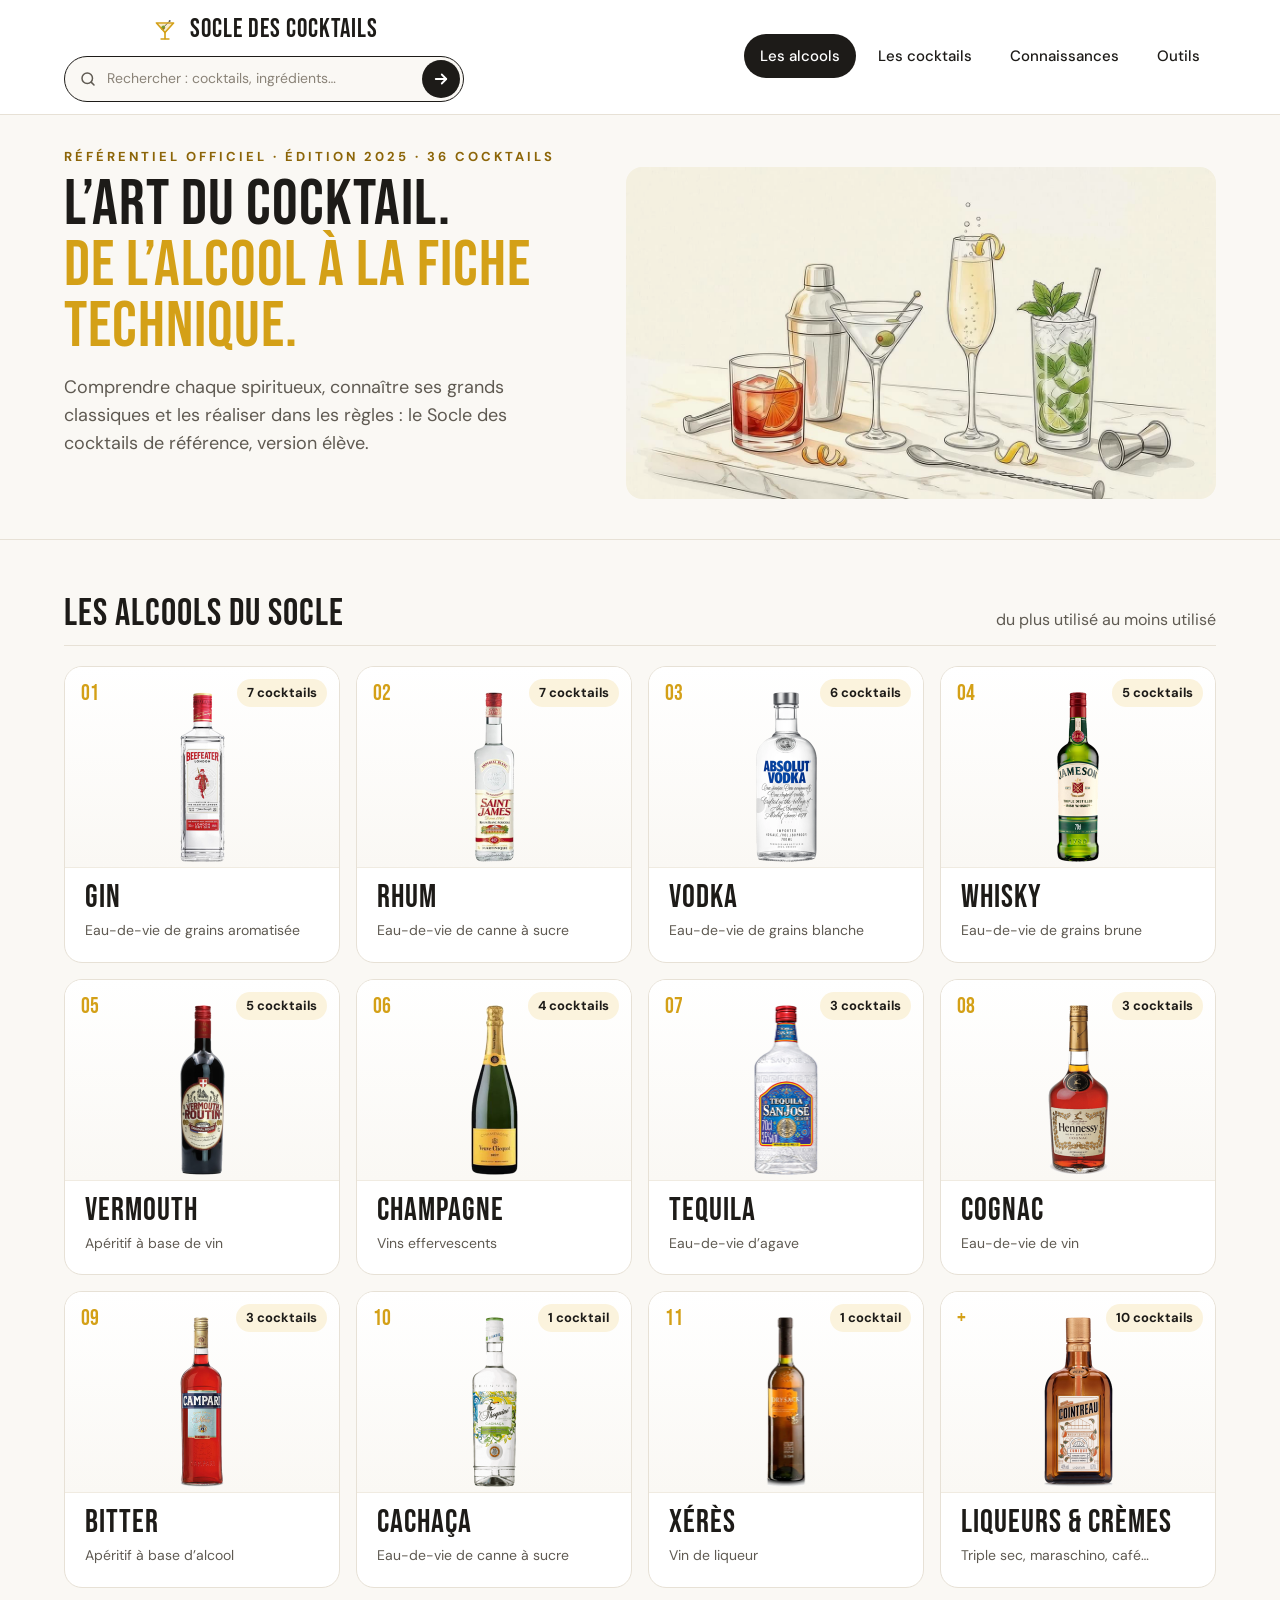
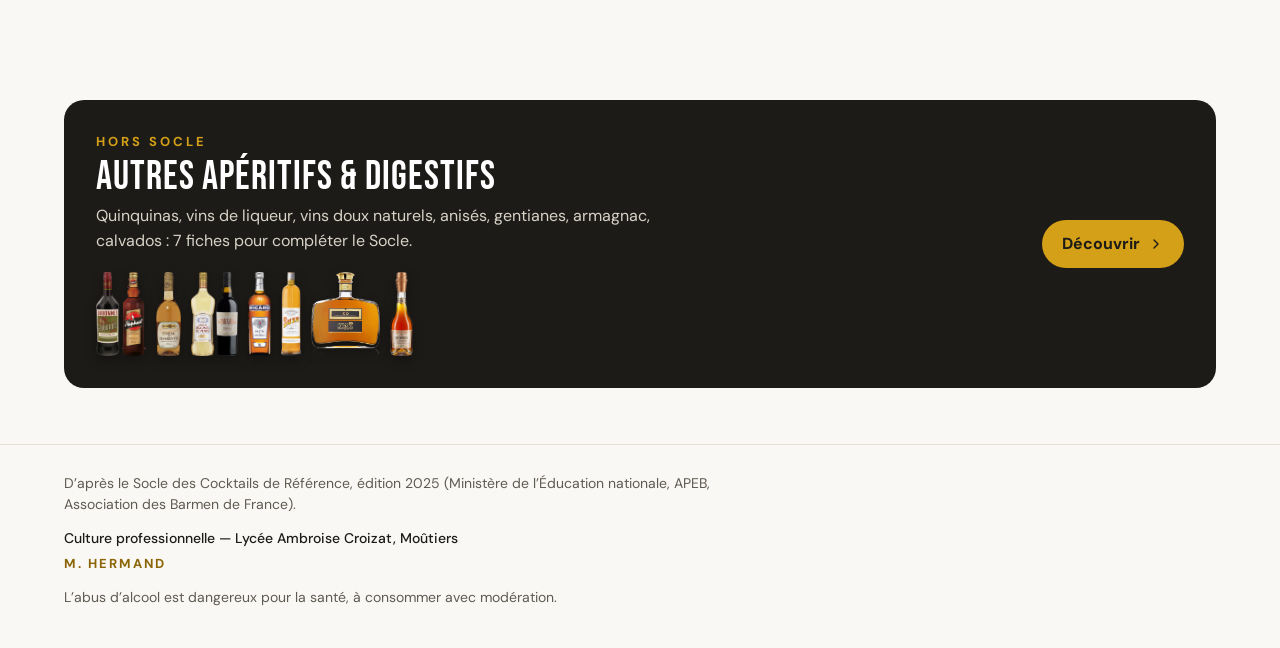
==== index.html @ a46a9e71 "Onglets en bas d'écran sur téléphone et tablette, avec icônes Co-Authored-By: Claude Opus 5.5 <norep" ====
<!doctype html>
<html lang="fr">
<head>
  <meta charset="utf-8">
  <meta name="viewport" content="width=device-width, initial-scale=1, viewport-fit=cover">
  <title>Socle des Cocktails — Lycée Ambroise Croizat</title>
  <meta name="description" content="Les 36 cocktails du Socle des Cocktails de Référence : présentation des alcools, fiches techniques, verrerie, matériel et lexique du barman.">
  <meta name="theme-color" content="#1D1B18">
  <link rel="icon" href="img/icone/icone.svg" type="image/svg+xml">
  <link rel="icon" href="img/icone/favicon-32.png" sizes="32x32" type="image/png">
  <link rel="apple-touch-icon" href="img/icone/apple-touch-icon.png">
  <link rel="manifest" href="manifest.webmanifest?v=32">
  <meta name="apple-mobile-web-app-capable" content="yes">
  <meta name="mobile-web-app-capable" content="yes">
  <meta name="apple-mobile-web-app-title" content="Cocktails">
  <meta name="apple-mobile-web-app-status-bar-style" content="black">
  <link rel="preload" href="fonts/bebas-neue.woff2" as="font" type="font/woff2" crossorigin>
  <link rel="preload" href="fonts/dm-sans-400.woff2" as="font" type="font/woff2" crossorigin>
  <link rel="stylesheet" href="style.css?v=32">
</head>
<body>
  <header class="topbar">
    <div class="wrap">
      <a class="brand" href="#/">
        <svg width="30" height="30" viewBox="0 0 512 512" aria-hidden="true"><path d="M136 152 H376 L256 286 Z" fill="#D4A017" opacity="0.22"/><line x1="214" y1="226" x2="334" y2="104" stroke="#5F5A52" stroke-width="16" stroke-linecap="round"/><circle cx="336" cy="102" r="16" fill="#5F5A52"/><ellipse cx="222" cy="218" rx="40" ry="33" transform="rotate(-45 222 218)" fill="#7A9A2E"/><circle cx="236" cy="228" r="11" fill="#B5462E"/><path d="M110 136 H402 L256 300 Z" fill="none" stroke="#D4A017" stroke-width="28" stroke-linejoin="round"/><line x1="256" y1="300" x2="256" y2="404" stroke="#D4A017" stroke-width="28" stroke-linecap="round"/><line x1="190" y1="410" x2="322" y2="410" stroke="#D4A017" stroke-width="28" stroke-linecap="round"/></svg>
        <span>Socle des Cocktails</span>
      </a>
      <form class="search" role="search" id="fq">
        <label for="q" class="sr-only">Rechercher un cocktail, un ingrédient, une méthode d’élaboration</label>
        <div class="bubble">
          <svg width="18" height="18" viewBox="0 0 24 24" fill="none" stroke="#5F5A52" stroke-width="2" stroke-linecap="round" aria-hidden="true"><circle cx="11" cy="11" r="7"/><path d="M20 20l-3.5-3.5"/></svg>
          <input id="q" type="search" autocomplete="off" placeholder="Rechercher : cocktails, ingrédients…" role="combobox" aria-autocomplete="list" aria-expanded="false" aria-controls="res">
          <button type="submit" aria-label="Voir la fiche"><svg width="18" height="18" viewBox="0 0 24 24" fill="none" stroke="currentColor" stroke-width="2.4" stroke-linecap="round" stroke-linejoin="round" aria-hidden="true"><path d="M5 12h14"/><path d="M13 6l6 6-6 6"/></svg></button>
        </div>
        <ul class="results" id="res" role="listbox" hidden></ul>
        <p class="search-hint muted" id="qh" aria-live="polite"></p>
      </form>
      <nav class="nav" aria-label="Navigation principale">
        <a href="#/" data-section="alcools"><svg class="nav-i" width="22" height="22" viewBox="0 0 24 24" fill="none" stroke="currentColor" stroke-width="1.9" stroke-linecap="round" stroke-linejoin="round" aria-hidden="true"><path d="M10 2h4v4l1.5 2.5V21a1 1 0 0 1-1 1h-5a1 1 0 0 1-1-1V8.5L10 6z"/><path d="M8.5 12h7v5h-7z"/></svg><span class="nav-l">Les alcools</span><span class="nav-c">Alcools</span></a>
        <a href="#/cocktails" data-section="cocktails"><svg class="nav-i" width="22" height="22" viewBox="0 0 24 24" fill="none" stroke="currentColor" stroke-width="1.9" stroke-linecap="round" stroke-linejoin="round" aria-hidden="true"><path d="M4 4h16l-8 9z"/><path d="M12 13v7M8 21h8"/><path d="M14 8l4-5"/></svg><span class="nav-l">Les cocktails</span><span class="nav-c">Cocktails</span></a>
        <a href="#/savoirs/pratiques" data-section="savoirs"><svg class="nav-i" width="22" height="22" viewBox="0 0 24 24" fill="none" stroke="currentColor" stroke-width="1.9" stroke-linecap="round" stroke-linejoin="round" aria-hidden="true"><path d="M4 5a2 2 0 0 1 2-2h13v16H6a2 2 0 0 0-2 2z"/><path d="M4 21V5M9 7h6"/></svg><span class="nav-l">Connaissances</span><span class="nav-c">Savoirs</span></a>
        <a href="#/outils/tav" data-section="outils"><svg class="nav-i" width="22" height="22" viewBox="0 0 24 24" fill="none" stroke="currentColor" stroke-width="1.9" stroke-linecap="round" stroke-linejoin="round" aria-hidden="true"><rect x="5" y="3" width="14" height="18" rx="2"/><path d="M8 7h8M8.5 11h.01M12 11h.01M15.5 11h.01M8.5 14.5h.01M12 14.5h.01M15.5 14.5h.01M8.5 18h.01M12 18h.01M15.5 18h.01"/></svg><span class="nav-l">Outils</span><span class="nav-c">Outils</span></a>
      </nav>
    </div>
  </header>

  <main id="app" tabindex="-1"></main>

  <footer class="site">
    <div class="wrap">
      <p>D’après le Socle des Cocktails de Référence, édition 2025 (Ministère de l’Éducation nationale, APEB, Association des Barmen de France).</p>
      <p class="signature">Culture professionnelle — Lycée Ambroise Croizat, Moûtiers<br><span>M. HERMAND</span></p>
      <p>L’abus d’alcool est dangereux pour la santé, à consommer avec modération.</p>
    </div>
  </footer>

  <button type="button" class="haut" id="haut" aria-label="Revenir en haut de la page">
    <svg width="22" height="22" viewBox="0 0 24 24" fill="none" stroke="currentColor" stroke-width="2.4" stroke-linecap="round" stroke-linejoin="round" aria-hidden="true"><path d="M12 19V5"/><path d="M5 12l7-7 7 7"/></svg>
  </button>

  <script src="data/cocktails.js?v=32"></script>
  <script src="data/alcools.js?v=32"></script>
  <script src="data/savoirs.js?v=32"></script>
  <script src="data/emblemes.js?v=32"></script>
  <script src="data/autres.js?v=32"></script>
  <script src="app.js?v=32"></script>
  <script>if ("serviceWorker" in navigator) { window.addEventListener("load", function () { navigator.serviceWorker.register("sw.js"); }); }</script>
</body>
</html>
---- style.css ----
@font-face { font-family: "Bebas Neue"; src: url("fonts/bebas-neue.woff2") format("woff2"); font-weight: 400; font-style: normal; font-display: swap; }
@font-face { font-family: "DM Sans"; src: url("fonts/dm-sans-400.woff2") format("woff2"); font-weight: 400; font-style: normal; font-display: swap; }
@font-face { font-family: "DM Sans"; src: url("fonts/dm-sans-500.woff2") format("woff2"); font-weight: 500; font-style: normal; font-display: swap; }
@font-face { font-family: "DM Sans"; src: url("fonts/dm-sans-700.woff2") format("woff2"); font-weight: 700; font-style: normal; font-display: swap; }

:root {
  --bg: #FAF8F4;
  --surface: #FFFFFF;
  --line: #E7E1D6;
  --line-soft: #F0EBE1;
  --ink: #1D1B18;
  --muted: #5F5A52;
  --gold: #D4A017;
  --gold-ink: #8C6508;
  --gold-soft: #FBF3DD;
  --dark: #1D1B18;
  --radius: 18px;
  --display: "Bebas Neue", "Oswald", Impact, sans-serif;
  --body: "DM Sans", system-ui, -apple-system, "Segoe UI", sans-serif;
}

* { box-sizing: border-box; }
html { scroll-behavior: smooth; }
body {
  margin: 0;
  background: var(--bg);
  color: var(--ink);
  font-family: var(--body);
  font-size: 16px;
  line-height: 1.55;
  -webkit-font-smoothing: antialiased;
}
img, video { max-width: 100%; }
a { color: var(--gold-ink); }
a:hover { color: #5E4405; }
button { font: inherit; }
:focus-visible { outline: 3px solid var(--gold); outline-offset: 2px; border-radius: 6px; }

.wrap { max-width: 1200px; margin: 0 auto; padding: 0 24px; }
.eyebrow { margin: 0 0 8px; font-size: 13px; letter-spacing: 3px; text-transform: uppercase; color: var(--gold-ink); font-weight: 700; }
.display { font-family: var(--display); font-weight: 400; letter-spacing: 1px; line-height: 0.95; margin: 0; }
.muted { color: var(--muted); }

/* En-tête */
.topbar { position: sticky; top: 0; z-index: 20; background: rgba(255,255,255,0.94); backdrop-filter: blur(8px); border-bottom: 1px solid var(--line); }
.topbar .wrap { display: flex; flex-wrap: wrap; align-items: center; justify-content: space-between; gap: 12px; padding-top: 12px; padding-bottom: 12px; }
.brand { display: flex; align-items: center; gap: 10px; text-decoration: none; color: var(--ink); min-height: 44px; }
.brand span { font-family: var(--display); font-size: 26px; letter-spacing: 1px; }
.nav { display: flex; flex-wrap: wrap; gap: 6px; }
.nav a { padding: 10px 16px; border-radius: 999px; color: var(--ink); text-decoration: none; font-weight: 500; font-size: 15px; min-height: 44px; display: inline-flex; align-items: center; }
.nav a[aria-current="page"] { background: var(--dark); color: #fff; }
.nav a:not([aria-current="page"]):hover { background: var(--gold-soft); }

/* Retour */
.back { display: inline-flex; align-items: center; gap: 6px; min-height: 44px; font-size: 15px; text-decoration: none; font-weight: 500; }

/* Accueil */
.hero { border-bottom: 1px solid var(--line); }
.hero .wrap { display: flex; flex-wrap: wrap; align-items: center; gap: 32px; padding-top: 48px; padding-bottom: 32px; }
.hero-text { flex: 1 1 400px; min-width: 0; }
.hero h1 { font-size: clamp(54px, 8vw, 104px); line-height: 0.92; }
.hero h1 span { color: var(--gold); }
.hero p.lead { margin: 22px 0 0; max-width: 520px; font-size: 18px; color: var(--muted); }
.hero-media { flex: 1 1 460px; min-width: 0; display: flex; justify-content: center; }
.hero-media video { width: 100%; max-width: 680px; height: auto; display: block; border-radius: 16px; mix-blend-mode: multiply; }

.search { margin-top: 26px; position: relative; max-width: 460px; }
.search label { display: block; font-size: 14px; font-weight: 700; margin-bottom: 6px; }
.search input { width: 100%; padding: 14px 16px 14px 46px; border-radius: 999px; border: 1px solid var(--line); background: #fff; font: inherit; font-size: 16px; color: var(--ink); }
.search svg { position: absolute; left: 16px; bottom: 15px; }
.results { list-style: none; margin: 8px 0 0; padding: 6px; background: #fff; border: 1px solid var(--line); border-radius: 16px; box-shadow: 0 12px 30px rgba(29,27,24,0.08); position: absolute; left: 0; right: 0; z-index: 10; max-height: 340px; overflow: auto; }
.results a { display: flex; align-items: center; gap: 12px; padding: 8px 10px; border-radius: 10px; text-decoration: none; color: var(--ink); }
.results a:hover, .results a:focus { background: var(--gold-soft); }
.results img { width: 40px; height: 40px; }
.results small { color: var(--muted); display: block; }

.section { padding: 56px 0; }
.section-head { display: flex; flex-wrap: wrap; align-items: baseline; justify-content: space-between; gap: 12px; margin-bottom: 20px; padding-bottom: 12px; border-bottom: 1px solid var(--line); }
.section-head h2 { font-size: 38px; }

.grid-alcools { display: grid; grid-template-columns: repeat(auto-fill, minmax(230px, 1fr)); gap: 16px; }
.card-alcool { display: flex; flex-direction: column; background: var(--surface); border: 1px solid var(--line); border-radius: var(--radius); text-decoration: none; color: var(--ink); overflow: hidden; transition: transform .18s ease, box-shadow .18s ease; }
.card-alcool:hover { transform: translateY(-3px); box-shadow: 0 14px 30px rgba(29,27,24,0.08); color: var(--ink); }
.card-alcool .pic { position: relative; height: 200px; display: flex; align-items: flex-end; justify-content: center; padding-top: 14px; background: linear-gradient(180deg, #fff 0%, var(--bg) 100%); }
.card-alcool .pic img { height: 180px; width: auto; object-fit: contain; }
.card-alcool .rank { position: absolute; top: 10px; left: 16px; font-family: var(--display); font-size: 22px; color: var(--gold); }
.card-alcool .count { position: absolute; top: 12px; right: 12px; font-size: 13px; font-weight: 700; background: var(--gold-soft); padding: 4px 10px; border-radius: 999px; }
.card-alcool .txt { padding: 14px 20px 20px; border-top: 1px solid var(--line-soft); }
.card-alcool .txt b { display: block; font-family: var(--display); font-weight: 400; font-size: 32px; line-height: 1; letter-spacing: 1px; }
.card-alcool .txt small { display: block; margin-top: 6px; font-size: 14px; color: var(--muted); }

.band { background: var(--surface); border-top: 1px solid var(--line); border-bottom: 1px solid var(--line); }
.grid-savoirs { display: grid; grid-template-columns: repeat(auto-fill, minmax(250px, 1fr)); gap: 12px; }
.tile { display: flex; align-items: center; gap: 14px; padding: 18px 20px; border: 1px solid var(--line); border-radius: 12px; text-decoration: none; color: var(--ink); background: var(--bg); font-weight: 500; min-height: 64px; }
.tile:hover { border-color: var(--gold); color: var(--ink); }
.tile .num { font-family: var(--display); font-size: 28px; color: var(--gold); width: 34px; flex: none; }

.cta-dark { display: flex; flex-wrap: wrap; gap: 20px; align-items: center; justify-content: space-between; padding: 32px; border-radius: 20px; background: var(--dark); color: #fff; }
.cta-dark h2 { font-size: 40px; margin-bottom: 8px; }
.cta-dark p { margin: 0; color: #D9D3C7; max-width: 560px; }
.pill-gold { display: inline-flex; align-items: center; padding: 12px 20px; border-radius: 999px; background: var(--gold); color: var(--ink); font-weight: 700; }

/* Page alcool */
.alc-hero { display: flex; flex-wrap: wrap; gap: 36px; padding: 8px 0 48px; }
.alc-main { flex: 999 1 520px; min-width: 0; }
.alc-title { display: flex; align-items: flex-end; gap: 20px; }
.alc-title h1 { font-size: clamp(64px, 11vw, 132px); line-height: 0.88; }
.alc-title img { height: 200px; width: auto; flex: none; }
.alc-main .intro { font-size: 19px; margin: 18px 0 0; max-width: 620px; }
.id-card { flex: 1 1 340px; min-width: 0; background: var(--surface); border: 1px solid var(--line); border-radius: 20px; padding: 26px; align-self: flex-start; }
.id-card h2 { font-size: 28px; margin-bottom: 14px; }
.id-card dl { margin: 0; display: grid; gap: 12px; }
.id-card dt { font-size: 12px; letter-spacing: 2px; text-transform: uppercase; color: var(--gold-ink); font-weight: 700; }
.id-card dd { margin: 2px 0 0; }

.sections { display: grid; grid-template-columns: repeat(auto-fit, minmax(320px, 1fr)); gap: 20px; padding-bottom: 48px; }
.block { background: var(--surface); border: 1px solid var(--line); border-radius: 20px; padding: 24px; min-width: 0; }
.block h3 { font-family: var(--display); font-weight: 400; font-size: 28px; letter-spacing: 1px; margin: 0 0 14px; }
.block p { margin: 0; }
.steps { list-style: none; counter-reset: s; margin: 0; padding: 0; display: grid; gap: 12px; }
.steps li { counter-increment: s; display: flex; gap: 12px; align-items: flex-start; }
.steps li::before { content: counter(s); flex: none; width: 30px; height: 30px; border-radius: 50%; background: var(--gold-soft); color: var(--gold-ink); font-weight: 700; font-size: 14px; display: flex; align-items: center; justify-content: center; margin-top: -2px; }
.block ul.dots { margin: 0; padding-left: 20px; display: grid; gap: 8px; }
.table-scroll { overflow-x: auto; }
table { width: 100%; border-collapse: collapse; font-size: 15px; }
th, td { text-align: left; padding: 10px 12px; border-bottom: 1px solid var(--line-soft); vertical-align: top; }
th { font-size: 12px; letter-spacing: 1.5px; text-transform: uppercase; color: var(--gold-ink); }

.cocktails-head { display: flex; flex-wrap: wrap; align-items: flex-end; justify-content: space-between; gap: 16px; margin-bottom: 22px; }
.cocktails-head h2 { font-size: 48px; }
.filters { display: flex; flex-wrap: wrap; gap: 8px; }
.filters button { padding: 10px 18px; min-height: 44px; border-radius: 999px; border: 1px solid var(--line); background: #fff; color: var(--ink); font-size: 14px; font-weight: 500; cursor: pointer; }
.filters button[aria-pressed="true"] { background: var(--dark); border-color: var(--dark); color: #fff; }

.grid-cocktails { display: grid; grid-template-columns: repeat(auto-fill, minmax(330px, 1fr)); gap: 16px; }
.card-cocktail { display: flex; gap: 6px; padding: 18px 20px 18px 6px; border: 1px solid var(--line); border-radius: var(--radius); background: var(--surface); text-decoration: none; color: var(--ink); transition: transform .18s ease, box-shadow .18s ease; }
.card-cocktail:hover { transform: translateY(-3px); box-shadow: 0 14px 30px rgba(29,27,24,0.08); color: var(--ink); }
.card-cocktail .pic { flex: none; width: 116px; display: flex; justify-content: center; }
.card-cocktail .pic img { width: 116px; height: 116px; }
.card-cocktail .body { flex: 1 1 auto; min-width: 0; display: flex; flex-direction: column; gap: 10px; }
.meta { display: flex; justify-content: space-between; gap: 8px; font-size: 12px; }
.meta .cat { font-weight: 700; letter-spacing: 1px; text-transform: uppercase; color: var(--gold-ink); }
.card-cocktail h3 { margin: 2px 0 0; font-family: var(--display); font-weight: 400; font-size: 32px; line-height: 1; letter-spacing: 1px; }
.card-cocktail .profil { margin: 4px 0 0; font-style: italic; color: var(--muted); font-size: 14px; }
.ings { list-style: none; margin: 0; padding: 0; display: grid; gap: 2px; font-size: 14px; }
.ings .dose { display: inline-block; min-width: 92px; color: var(--muted); }
.ings .hl { font-weight: 700; }
.ings .hl .dose { color: var(--gold-ink); }
.chips { display: flex; flex-wrap: wrap; gap: 6px; font-size: 12px; }
.chip { padding: 3px 10px; border-radius: 999px; background: var(--bg); border: 1px solid var(--line); }
.chip.base { background: var(--gold-soft); border-color: transparent; font-weight: 700; color: var(--gold-ink); }

/* Fiche */
.fiche-hero { display: flex; flex-wrap: wrap; align-items: center; gap: 24px; padding: 4px 0 36px; }
.fiche-hero .txt { flex: 999 1 480px; min-width: 0; }
.fiche-hero h1 { font-size: clamp(64px, 11vw, 132px); line-height: 0.88; }
.fiche-hero .profil { margin: 10px 0 0; font-size: 20px; font-style: italic; color: var(--muted); }
.fiche-hero .histo { margin: 18px 0 0; max-width: 640px; }
.fiche-hero .pic { flex: 1 1 260px; display: flex; justify-content: center; }
.fiche-hero .pic img { width: 290px; height: 290px; mix-blend-mode: multiply; }
.fiche-grid { display: flex; flex-wrap: wrap; gap: 20px; padding-bottom: 20px; }
.recette { flex: 999 1 520px; min-width: 0; }
.recette ul { list-style: none; margin: 0; padding: 0; }
.recette li { display: flex; align-items: baseline; flex-wrap: wrap; gap: 6px 18px; padding: 12px 0; border-bottom: 1px solid var(--line-soft); }
.recette li:last-child { border-bottom: 0; }
.recette .dose { font-family: var(--display); font-size: 40px; line-height: 1; color: var(--gold); min-width: 120px; }
.recette .nom { font-size: 19px; font-weight: 500; }
.recette .lien { margin-left: auto; font-size: 14px; }
.order-note { margin: 12px 0 0; font-size: 14px; color: var(--muted); }
.identite { flex: 1 1 330px; min-width: 0; background: var(--dark); color: #fff; border-radius: 20px; padding: 26px; }
.identite h2 { font-size: 28px; color: var(--gold); margin-bottom: 16px; }
.identite dl { margin: 0; display: grid; grid-template-columns: repeat(2, minmax(0, 1fr)); gap: 16px; }
.identite dt { font-size: 12px; letter-spacing: 2px; text-transform: uppercase; color: #BDB5A6; }
.identite dd { margin: 4px 0 0; font-weight: 500; }
.identite .verre { grid-column: 1 / -1; display: flex; align-items: center; gap: 14px; background: #fff; color: var(--ink); border-radius: 14px; padding: 8px 14px 8px 8px; text-decoration: none; }
.identite .verre img { width: 64px; height: 64px; }
.identite .verre small { display: block; color: var(--muted); font-size: 12px; letter-spacing: 2px; text-transform: uppercase; }
.technique { list-style: none; margin: 0; padding: 0; display: grid; gap: 10px; counter-reset: t; }
.technique li { counter-increment: t; display: flex; gap: 14px; align-items: center; padding: 13px 16px; background: var(--surface); border: 1px solid var(--line); border-radius: 12px; }
.technique li::before { content: counter(t); flex: none; width: 32px; height: 32px; border-radius: 50%; background: var(--gold-soft); color: var(--gold-ink); font-weight: 700; font-size: 14px; display: flex; align-items: center; justify-content: center; }
.var-list { display: grid; gap: 10px; }
.var-list div { padding: 14px 16px; background: var(--surface); border: 1px solid var(--line); border-radius: 12px; }
.var-list b { display: block; }
.var-list span { color: var(--muted); font-size: 15px; }
.nb { margin-top: 16px; padding: 14px 16px; border-radius: 12px; background: var(--gold-soft); font-size: 15px; }
.h2 { font-family: var(--display); font-weight: 400; font-size: 30px; letter-spacing: 1px; margin: 0 0 14px; }
.prevnext { display: flex; justify-content: space-between; gap: 12px; flex-wrap: wrap; padding: 8px 0 64px; }
.prevnext a { display: inline-flex; align-items: center; gap: 8px; padding: 12px 18px; border-radius: 999px; border: 1px solid var(--line); background: #fff; text-decoration: none; color: var(--ink); font-weight: 500; min-height: 44px; }

/* Connaissances */
.savoirs { display: flex; flex-wrap: wrap; gap: 32px; align-items: flex-start; padding: 36px 0 72px; }
.savoirs aside { flex: 1 1 240px; min-width: 0; }
.savoirs aside ul { list-style: none; margin: 0; padding: 0; display: grid; gap: 4px; }
.savoirs aside a { display: flex; align-items: center; gap: 10px; padding: 10px 14px; min-height: 44px; border-radius: 10px; text-decoration: none; color: var(--ink); font-weight: 500; border: 1px solid transparent; }
.savoirs aside a[aria-current="page"] { background: #fff; border-color: var(--line); font-weight: 700; }
.savoirs aside .n { font-family: var(--display); font-size: 22px; color: var(--gold); width: 28px; }
.savoirs .content { flex: 999 1 560px; min-width: 0; }
.savoirs .content h1 { font-size: clamp(52px, 8vw, 92px); }
.savoirs .content .lead { margin: 12px 0 28px; color: var(--muted); font-size: 18px; max-width: 640px; }
.rules { display: grid; grid-template-columns: repeat(auto-fill, minmax(280px, 1fr)); gap: 12px; }
.rule { background: #fff; border: 1px solid var(--line); border-radius: 16px; padding: 20px; }
.rule .n { font-family: var(--display); font-size: 34px; color: var(--gold); line-height: 1; }
.rule h3 { margin: 6px 0 6px; font-size: 18px; }
.rule p { margin: 0; color: var(--muted); font-size: 15px; }
.three-s { display: grid; grid-template-columns: repeat(auto-fit, minmax(170px, 1fr)); gap: 12px; margin: 24px 0 0; }
.three-s div { border-radius: 16px; padding: 18px; background: var(--dark); color: #fff; }
.three-s b { font-family: var(--display); font-weight: 400; font-size: 34px; color: var(--gold); display: block; line-height: 1; }
.three-s span { color: #D9D3C7; font-size: 15px; }
.glass-grid { display: grid; grid-template-columns: repeat(auto-fill, minmax(165px, 1fr)); gap: 12px; margin-bottom: 36px; }
.glass { background: #fff; border: 1px solid var(--line); border-radius: 14px; padding: 14px; display: flex; flex-direction: column; gap: 6px; }
.glass img { width: 100%; max-width: 150px; align-self: center; height: auto; }
.glass b { font-family: var(--display); font-weight: 400; font-size: 25px; letter-spacing: 1px; line-height: 1; }
.glass small { color: var(--muted); font-size: 13px; }
.glass small a { color: var(--gold-ink); }
.method { background: #fff; border: 1px solid var(--line); border-radius: 18px; padding: 22px; margin-bottom: 16px; }
.method h2 { font-size: 32px; margin-bottom: 4px; }
.method p { margin: 0 0 14px; color: var(--muted); }
.lexique { display: grid; gap: 0; background: #fff; border: 1px solid var(--line); border-radius: 18px; overflow: hidden; }
.lexique div { display: flex; flex-wrap: wrap; gap: 4px 18px; padding: 12px 18px; border-bottom: 1px solid var(--line-soft); }
.lexique dt { font-weight: 700; flex: 0 0 190px; }
.lexique dd { margin: 0; flex: 1 1 280px; color: var(--muted); }
.letters { display: flex; flex-wrap: wrap; gap: 6px; margin-bottom: 16px; }
.lex-search { width: 100%; max-width: 420px; padding: 12px 16px; border-radius: 999px; border: 1px solid var(--line); background: #fff; font: inherit; margin-bottom: 16px; }

.calc { background: #fff; border: 1px solid var(--line); border-radius: 18px; padding: 22px; margin-top: 20px; }
.calc-row { display: grid; grid-template-columns: minmax(0, 2fr) minmax(0, 1fr) minmax(0, 1fr) 44px; gap: 8px; align-items: end; margin-bottom: 8px; }
.calc label { font-size: 12px; font-weight: 700; color: var(--muted); display: block; margin-bottom: 4px; }
.calc input { width: 100%; padding: 10px 12px; border-radius: 10px; border: 1px solid var(--line); font: inherit; }
.calc .rm { width: 44px; height: 44px; border-radius: 10px; border: 1px solid var(--line); background: var(--bg); cursor: pointer; }
.calc .add { margin-top: 6px; padding: 10px 16px; min-height: 44px; border-radius: 999px; border: 1px dashed var(--gold-ink); background: transparent; color: var(--gold-ink); font-weight: 700; cursor: pointer; }
.calc-out { display: flex; flex-wrap: wrap; align-items: baseline; gap: 10px 24px; margin-top: 18px; padding-top: 16px; border-top: 1px solid var(--line-soft); }
.calc-out b { font-family: var(--display); font-weight: 400; font-size: 48px; color: var(--gold-ink); line-height: 1; }
.formula { background: var(--dark); color: #fff; border-radius: 18px; padding: 22px; font-size: 17px; }
.formula .big { font-family: var(--display); font-size: 34px; letter-spacing: 1px; color: var(--gold); }

.empty { padding: 80px 0; text-align: center; }
footer.site { border-top: 1px solid var(--line); padding: 28px 0 40px; font-size: 14px; color: var(--muted); }

@media (max-width: 640px) {
  .wrap { padding: 0 16px; }
  .alc-title img { height: 130px; }
  .card-cocktail .pic, .card-cocktail .pic img { width: 88px; }
  .card-cocktail .pic img { height: 88px; }
  .grid-cocktails { grid-template-columns: 1fr; }
  .calc-row { grid-template-columns: minmax(0, 1fr) minmax(0, 1fr) 44px; }
  .calc-row .nm { grid-column: 1 / -1; }
  .identite dl { grid-template-columns: 1fr 1fr; }
}
@media (prefers-reduced-motion: reduce) {
  .card-alcool, .card-cocktail { transition: none; }
  html { scroll-behavior: auto; }
}
@media print {
  .topbar, .prevnext, .back, footer.site { display: none; }
}

/* Corrections */
h1[tabindex="-1"]:focus { outline: none; }
.wrap.section { padding: 56px 24px; }
@media (max-width: 640px) { .wrap.section { padding: 40px 16px; } }

/* Liens vers les fiches cocktails */
a.ck { font-weight: 700; color: inherit; text-decoration: underline; text-decoration-color: var(--gold); text-decoration-thickness: 2px; text-underline-offset: 3px; }
a.ck:hover { color: var(--gold-ink); }
.three-s a.ck, .formula a.ck, .identite a.ck, .cta-dark a.ck { color: #fff; }

/* Bulle de recherche */
.search { max-width: 540px; }
.search label { font-size: 15px; }
.bubble { display: flex; align-items: center; gap: 8px; background: #fff; border: 2px solid var(--ink); border-radius: 999px; padding: 6px 6px 6px 18px; box-shadow: 0 10px 26px rgba(29,27,24,0.08); }
.bubble:focus-within { border-color: var(--gold); box-shadow: 0 0 0 4px var(--gold-soft); }
.bubble svg { position: static; flex: none; }
.search .bubble input { flex: 1 1 auto; min-width: 0; border: 0; padding: 10px 4px; background: transparent; font-size: 17px; outline: none; border-radius: 0; }
.bubble button { flex: none; min-height: 44px; padding: 0 20px; border-radius: 999px; border: 0; background: var(--dark); color: #fff; font-weight: 700; font-size: 15px; cursor: pointer; }
.bubble button:hover { background: var(--gold); color: var(--ink); }
.results a.on { background: var(--gold-soft); }
.search-hint { margin: 8px 0 0 18px; font-size: 14px; min-height: 1em; }
@media (max-width: 480px) { .bubble button { padding: 0 14px; font-size: 14px; } .bubble { padding-left: 14px; } }

/* Bouton retour en haut */
.haut { position: fixed; right: 20px; bottom: 20px; z-index: 30; width: 52px; height: 52px; border-radius: 50%; border: 0; background: var(--dark); color: var(--gold); display: flex; align-items: center; justify-content: center; cursor: pointer; box-shadow: 0 8px 22px rgba(29,27,24,0.25); opacity: 0; transform: translateY(12px); pointer-events: none; transition: opacity .2s ease, transform .2s ease, background .2s ease; }
.haut.visible { opacity: 1; transform: none; pointer-events: auto; }
.haut:hover { background: var(--gold); color: var(--ink); }
@media (max-width: 640px) { .haut { right: 14px; bottom: 14px; width: 48px; height: 48px; } }
@media (prefers-reduced-motion: reduce) { .haut { transition: none; } }
@media print { .haut { display: none; } }
.results .res-count { padding: 6px 12px 4px; font-size: 12px; font-weight: 700; letter-spacing: 1px; text-transform: uppercase; color: var(--gold-ink); }

/* Ajustements mobile */
.ings li { display: flex; gap: 8px; }
.ings .dose { flex: 0 0 84px; min-width: 0; }
@media (max-width: 640px) {
  .topbar .wrap { gap: 4px; padding-top: 6px; padding-bottom: 6px; }
  .brand span { font-size: 22px; }
  .nav { width: 100%; flex-wrap: nowrap; overflow-x: auto; gap: 4px; scrollbar-width: none; }
  .nav::-webkit-scrollbar { display: none; }
  .nav a { padding: 8px 14px; font-size: 14px; white-space: nowrap; min-height: 40px; }
}

.sr-only { position: absolute; width: 1px; height: 1px; padding: 0; margin: -1px; overflow: hidden; clip: rect(0 0 0 0); white-space: nowrap; border: 0; }
.bubble input::placeholder { color: #8A8378; opacity: 1; }
.search { margin-top: 30px; }
.bubble .btn-ico { display: none; }
.bubble input::-webkit-search-cancel-button { -webkit-appearance: none; height: 18px; width: 18px; cursor: pointer;
  background: no-repeat center/14px url("data:image/svg+xml,%3Csvg xmlns='http://www.w3.org/2000/svg' viewBox='0 0 24 24' fill='none' stroke='%235F5A52' stroke-width='2.6' stroke-linecap='round'%3E%3Cpath d='M6 6l12 12M18 6L6 18'/%3E%3C/svg%3E"); }
@media (max-width: 520px) {
  .bubble button { width: 44px; height: 44px; padding: 0; display: flex; align-items: center; justify-content: center; }
  .bubble .btn-txt { display: none; }
  .bubble .btn-ico { display: block; }
  .search .bubble input { font-size: 16px; }
}
.search { max-width: 580px; }
@media (max-width: 520px) {
  .bubble { padding-left: 12px; gap: 6px; }
  .search .bubble input { font-size: 15.5px; padding-left: 0; }
  .search .bubble input::-webkit-search-cancel-button { display: none; }
}

/* Recherche dans le bandeau */
.topbar .wrap { display: grid; grid-template-columns: minmax(0, 440px) 1fr; grid-template-areas: "brand nav" "search nav"; column-gap: 24px; row-gap: 6px; align-items: center; padding-top: 10px; padding-bottom: 12px; }
.topbar .brand { grid-area: brand; min-height: 36px; }
.topbar .nav { grid-area: nav; justify-self: end; }
.topbar .search { grid-area: search; position: relative; margin: 0; max-width: none; width: 100%; }
.topbar .bubble { border-width: 1.5px; padding: 3px 3px 3px 14px; box-shadow: none; background: var(--bg); }
.topbar .bubble:focus-within { background: #fff; }
.topbar .search .bubble input { padding: 7px 2px; font-size: 15px; }
.topbar .bubble button { width: 38px; height: 38px; min-height: 38px; padding: 0; display: flex; align-items: center; justify-content: center; }
.topbar .results { top: calc(100% + 6px); margin: 0; max-height: min(420px, 70vh); }
.topbar .search-hint { position: absolute; top: 100%; left: 14px; margin: 4px 0 0; background: var(--surface); padding: 2px 8px; border-radius: 6px; }
.topbar .search-hint:empty { display: none; }
@media (max-width: 820px) {
  .topbar .wrap { grid-template-columns: 1fr; grid-template-areas: "brand" "search" "nav"; row-gap: 8px; }
  .topbar .nav { justify-self: stretch; }
}
@media (max-width: 640px) {
  .topbar { position: static; }
  .topbar .search .bubble input { font-size: 16px; }
}

/* Bandeau ordinateur : recherche plus étroite, centrée sous le nom */
@media (min-width: 821px) {
  .topbar .wrap { grid-template-columns: 400px 1fr; }
  .topbar .brand { justify-self: center; }
  .topbar .search { width: 400px; }
  .topbar .search .bubble input { font-size: 14px; text-overflow: clip; }
}

/* Accueil : vidéo calée en haut pour être visible en entier à l'ouverture */
.hero .wrap { align-items: flex-start; padding-top: 32px; }
.hero-media { padding-top: 20px; }
@media (max-width: 900px) { .hero-media { padding-top: 0; } }

/* Titre d'accueil réduit pour tenir dans l'écran à l'ouverture */
.hero h1 { font-size: clamp(46px, 5vw, 70px); line-height: 0.95; }
.hero p.lead { margin-top: 16px; }
.hero .wrap { padding-bottom: 40px; }

/* Aquarelles des cocktails : fond blanc fondu dans le fond de la carte */
.card-cocktail .pic img, .results img, .fiche-hero .pic img { mix-blend-mode: multiply; object-fit: contain; }

/* Bascule Liste / Galerie */
.vue { display: inline-flex; gap: 4px; margin-top: 14px; padding: 4px; border: 1px solid var(--line, #E7E1D6); border-radius: 999px; background: #fff; }
.vue a { padding: 8px 18px; border-radius: 999px; font-weight: 500; font-size: 15px; color: var(--dark); text-decoration: none; }
.vue a[aria-current="page"] { background: var(--dark); color: #fff; }
.vue a:not([aria-current]):hover { background: #F3EEE4; }

/* Galerie : toutes les aquarelles d'un coup */
.galerie { list-style: none; margin: 8px 0 0; padding: 0; display: grid; grid-template-columns: repeat(auto-fill, minmax(170px, 1fr)); gap: 16px; }
.galerie a { display: flex; flex-direction: column; align-items: center; gap: 6px; padding: 12px 10px 16px; background: #fff; border: 1px solid var(--line, #E7E1D6); border-radius: 18px; text-decoration: none; color: var(--dark); transition: transform .18s ease, box-shadow .18s ease, border-color .18s ease; }
.galerie a:hover, .galerie a:focus-visible { transform: translateY(-3px); box-shadow: 0 10px 24px rgba(29,27,24,.10); border-color: var(--gold); }
.galerie img { width: 100%; height: auto; aspect-ratio: 1; object-fit: contain; mix-blend-mode: multiply; }
.galerie a > span:not(.embleme) { font-family: "Bebas Neue", Impact, sans-serif; font-size: 23px; letter-spacing: .5px; line-height: 1.05; text-align: center; }
@media (max-width: 520px) { .galerie { grid-template-columns: repeat(2, 1fr); gap: 10px; } .galerie a > span:not(.embleme) { font-size: 20px; } }
@media (prefers-reduced-motion: reduce) { .galerie a { transition: none; } .galerie a:hover { transform: none; } }
.galerie a { height: 100%; box-sizing: border-box; }

/* Bas de page aéré, avec signature */
footer.site p { margin: 0 0 12px; max-width: 70ch; }
footer.site p:last-child { margin-bottom: 0; }
footer.site .signature { color: var(--dark); font-weight: 500; }
footer.site .signature span { display: inline-block; margin-top: 4px; letter-spacing: 2px; color: var(--gold-ink); font-weight: 700; font-size: 13px; }

/* Emblèmes : médaillon rond doré */
.embleme { display: inline-flex; align-items: center; justify-content: center; flex: none; border-radius: 50%; border: 2px solid var(--gold); background: #FBF3DD; color: var(--gold-ink); }
.embleme svg { width: 62%; height: 62%; display: block; }
.titre-embleme { display: flex; align-items: center; gap: .16em; }
.e-fiche { width: .78em; height: .78em; border-width: 3px; }
.card-cocktail h3 { display: flex; align-items: center; gap: 10px; }
.e-carte { width: 36px; height: 36px; border-width: 1.5px; }
.e-galerie { width: 40px; height: 40px; border-width: 1.5px; margin-top: 2px; }
@media (max-width: 520px) { .e-fiche { border-width: 2px; } .e-galerie { width: 34px; height: 34px; } .e-carte { width: 30px; height: 30px; } }

/* ---------- Mode tableau (ordinateur uniquement) ---------- */
.btn-tableau { display: none; margin-top: 18px; align-items: center; gap: 10px; min-height: 44px; padding: 0 20px; border: 0; border-radius: 999px; background: var(--dark); color: #fff; font: inherit; font-weight: 500; font-size: 15px; cursor: pointer; }
.btn-tableau:hover { background: var(--gold); color: var(--dark); }
@media (min-width: 1000px) and (hover: hover) { .btn-tableau { display: inline-flex; } }

.tableau { position: fixed; inset: 0; z-index: 100; background: var(--bg); color: var(--dark); display: flex; flex-direction: column; overflow: hidden; }
.tb-barre { flex: none; display: flex; justify-content: flex-end; align-items: center; gap: 16px; padding: 10px 18px 0; font-size: 13px; color: var(--muted); }
.tb-fermer { width: 38px; height: 38px; border-radius: 50%; border: 1px solid var(--line); background: #fff; font-size: 16px; cursor: pointer; color: var(--dark); }
.tb-fermer:hover { background: var(--dark); color: #fff; }
.tb-page { flex: 1 1 auto; min-height: 0; display: grid; grid-template-columns: 1fr 1.15fr 1.15fr; gap: 2.4em; padding: .6em 3em 2.2em; font-family: "DM Sans", system-ui, sans-serif; line-height: 1.35; }
.tb-col { min-height: 0; overflow: hidden; display: flex; flex-direction: column; }
.tb-col h3 { margin: 0 0 .5em; font-family: "Bebas Neue", Impact, sans-serif; font-weight: 400; font-size: 2.3em; letter-spacing: .04em; line-height: 1; }
.tb-eyebrow { margin: 0 0 .4em; font-size: .9em; letter-spacing: .22em; text-transform: uppercase; font-weight: 700; color: var(--gold-ink); }
.tb-nom { margin: 0; display: flex; align-items: center; gap: .35em; font-family: "Bebas Neue", Impact, sans-serif; font-weight: 400; font-size: 4.6em; line-height: .9; letter-spacing: .01em; }
.e-tb { width: 1em; height: 1em; border-width: .045em; }
.tb-profil { margin: .45em 0 0; font-style: italic; font-size: 1.35em; color: var(--muted); }
.tb-pic { flex: 1 1 auto; min-height: 6em; display: flex; justify-content: center; align-items: center; margin: .6em 0; }
.tb-pic img { max-width: 100%; max-height: 100%; height: auto; mix-blend-mode: multiply; object-fit: contain; }
.tb-histo { margin: 0; font-size: 1em; color: var(--muted); }
.tb-recette { list-style: none; margin: 0 0 1em; padding: 0; }
.tb-recette li { display: flex; align-items: baseline; gap: .7em; padding: .32em 0; border-bottom: 1px solid var(--line); }
.tb-recette .d { flex: none; min-width: 4.4em; font-family: "Bebas Neue", Impact, sans-serif; font-size: 2em; line-height: 1; color: var(--gold); }
.tb-recette .n { font-size: 1.45em; font-weight: 500; }
.tb-id { margin-top: auto; background: var(--dark); color: #fff; border-radius: .9em; padding: 1em 1.2em; }
.tb-verre { display: flex; align-items: center; gap: .8em; background: #fff; color: var(--dark); border-radius: .6em; padding: .4em .8em; margin-bottom: .8em; }
.tb-verre img { height: 3.4em; width: auto; }
.tb-verre small { display: block; font-size: .8em; letter-spacing: .15em; text-transform: uppercase; color: var(--muted); }
.tb-verre b { font-size: 1.3em; }
.tb-id dl { margin: 0; display: grid; grid-template-columns: 1fr 1fr; gap: .6em 1.2em; }
.tb-id dl div:last-child { grid-column: 1 / -1; }
.tb-id dt { font-size: .78em; letter-spacing: .15em; text-transform: uppercase; color: #CFC6B5; }
.tb-id dd { margin: .1em 0 0; font-size: 1.2em; font-weight: 500; }
.tb-tech { margin: 0; padding: 0; list-style: none; counter-reset: e; }
.tb-tech li { counter-increment: e; position: relative; padding: .3em 0 .3em 2.3em; font-size: 1.3em; }
.tb-tech li::before { content: counter(e); position: absolute; left: 0; top: .3em; width: 1.6em; height: 1.6em; border-radius: 50%; background: var(--gold); color: var(--dark); font-weight: 700; font-size: .85em; display: flex; align-items: center; justify-content: center; }
.tb-nb { margin: .8em 0 0; padding: .6em .9em; background: #FBF3DD; border-left: .25em solid var(--gold); border-radius: .3em; font-size: 1.05em; }
.tb-c3 h3:not(:first-child) { margin-top: .8em; }
.tb-vars { margin: 0; padding: 0; list-style: none; }
.tb-vars li { font-size: 1.05em; padding: .25em 0; color: var(--dark); }
.tb-vars b { color: var(--gold-ink); }

/* Plein écran — alcools */
.tb-alcool { grid-template-columns: 0.9fr 1fr 1.3fr; }
.tb-bouteille img { mix-blend-mode: normal; }
.tb-intro { margin: 0; font-size: 1.25em; line-height: 1.4; }
.tb-id-alc { margin-top: 0; }
.tb-id-alc h3 { color: var(--gold); margin-bottom: .6em; }
.tb-id-alc dl { grid-template-columns: 1fr; gap: .7em; }
.tb-id-alc dd { font-size: 1.15em; font-weight: 400; }
.tb-ck-t { margin-top: 1em !important; }
.tb-cks { list-style: none; margin: 0; padding: 0; display: flex; flex-wrap: wrap; gap: .45em; }
.tb-cks li { padding: .3em .8em; border-radius: 999px; background: #fff; border: 1px solid var(--line); font-family: "Bebas Neue", Impact, sans-serif; font-size: 1.35em; letter-spacing: .03em; }
.tb-sec + .tb-sec { margin-top: 1em; }
.tb-alcool .tb-tech li { font-size: 1.15em; }
.tb-liste { margin: 0; padding-left: 1.2em; }
.tb-liste li { font-size: 1.15em; padding: .2em 0; }
.tb-texte { margin: 0; font-size: 1.15em; }
.tb-table { width: 100%; border-collapse: collapse; font-size: 1.02em; }
.tb-table th { text-align: left; font-size: .8em; letter-spacing: .12em; text-transform: uppercase; color: var(--gold-ink); padding: .3em .5em .3em 0; border-bottom: 2px solid var(--gold); }
.tb-table td { padding: .35em .5em .35em 0; border-bottom: 1px solid var(--line); vertical-align: top; }

/* Plein écran — Connaissances (contenu libre, mis à l'échelle par zoom) */
.tb-savoir { display: block; overflow: hidden; padding: .4em 3em 1.6em; font-size: 16px; }
.tb-zoom { width: 100%; }
.tb-titre { margin: 0 0 .2em; font-family: "Bebas Neue", Impact, sans-serif; font-weight: 400; font-size: 64px; line-height: .95; }
.tb-savoir .lead { margin: 6px 0 20px; color: var(--muted); font-size: 18px; }
.tb-savoir .rules { grid-template-columns: repeat(4, 1fr); }
.tb-savoir .glass-grid { grid-template-columns: repeat(auto-fill, minmax(130px, 1fr)); margin-bottom: 18px; }
.tb-savoir .lexique { display: block; column-count: 3; column-gap: 0; }
.tb-savoir .lexique > * { break-inside: avoid; }
.tb-savoir .lex-search, .tb-savoir label[for="lx"] { display: none; }
.tb-savoir .method { margin-bottom: 12px; }
.tb-savoir .tb-zoom:has(.method) { display: grid; grid-template-columns: repeat(3, 1fr); gap: 0 16px; align-items: start; }
.tb-savoir .tb-zoom:has(.method) > :not(.method) { grid-column: 1 / -1; }
.tb-savoir .lexique { column-count: 4; border: 0; background: transparent; }
.tb-savoir .lexique div { display: block; padding: 6px 12px; border-bottom: 1px solid var(--line-soft); }
.tb-savoir .lexique dt { display: inline; }
.tb-savoir .lexique dt::after { content: " — "; font-weight: 400; color: var(--muted); }
.tb-savoir .lexique dd { display: inline; }
.tb-savoir label[for="lx"] { display: none !important; }

/* Autres apéritifs & digestifs */
.lead-autres { color: var(--muted); font-size: 18px; max-width: 640px; margin: 12px 0 8px; }
.autres-groupe { margin-top: 36px; }
.autres-groupe h2 { font-size: 40px; margin: 0; }
.autres-groupe > p { margin: 4px 0 16px; }
.autres-grid { display: grid; grid-template-columns: repeat(auto-fill, minmax(260px, 1fr)); gap: 14px; }
.carte-autre { display: flex; align-items: center; gap: 16px; padding: 18px; background: #fff; border: 1px solid var(--line); border-radius: 18px; text-decoration: none; color: var(--dark); transition: transform .18s ease, box-shadow .18s ease, border-color .18s ease; }
.carte-autre:hover, .carte-autre:focus-visible { transform: translateY(-2px); box-shadow: 0 10px 24px rgba(29,27,24,.08); border-color: var(--gold); }
.carte-autre b { display: block; font-family: var(--display); font-weight: 400; font-size: 30px; line-height: 1; letter-spacing: .5px; }
.carte-autre small { display: block; margin-top: 4px; color: var(--muted); font-size: 14px; }
.e-autre { width: 64px; height: 64px; }
.e-autre-grand { width: 120px; height: 120px; border-width: 3px; margin-left: 8px; }
.alc-title.titre-embleme { align-items: center; }
.e-tb-grand { width: 70%; max-width: 15em; aspect-ratio: 1; height: auto; border-width: .2em; }
@media (prefers-reduced-motion: reduce) { .carte-autre { transition: none; } .carte-autre:hover { transform: none; } }
@media (max-width: 520px) { .e-autre-grand { width: 72px; height: 72px; } }
.carte-autre img { flex: none; height: 96px; width: 64px; object-fit: contain; }
.alc-title img { max-width: 40%; object-fit: contain; object-position: bottom; }
@media (max-width: 520px) { .alc-title img { height: 150px; } }
@media (max-width: 520px) { .alc-title h1 { font-size: clamp(44px, 14vw, 64px); min-width: 0; } }

/* Accueil : lien vers les autres apéritifs & digestifs */
a.cta-autres { text-decoration: none; color: inherit; transition: transform .18s ease, box-shadow .18s ease; }
a.cta-autres:hover, a.cta-autres:focus-visible { transform: translateY(-2px); box-shadow: 0 14px 30px rgba(29,27,24,.18); }
.cta-autres .eyebrow { color: var(--gold); margin-bottom: 6px; }
.cta-autres .pill-gold { gap: 8px; flex: none; }
.cta-bouteilles { display: flex; align-items: flex-end; gap: 10px; margin-top: 18px; flex-wrap: wrap; }
.cta-bouteilles img { height: 84px; width: auto; filter: drop-shadow(0 4px 6px rgba(0,0,0,.35)); }
@media (max-width: 520px) { .cta-bouteilles img { height: 60px; } }
@media (prefers-reduced-motion: reduce) { a.cta-autres { transition: none; } a.cta-autres:hover { transform: none; } }
.cta-dark h2 { color: #fff; }

/* Résultats de recherche : bouteilles et icônes */
.results img.r-alcool { mix-blend-mode: normal; }
.results .r-ico { flex: none; width: 40px; height: 40px; border-radius: 50%; background: var(--gold-soft); color: var(--gold-ink); display: flex; align-items: center; justify-content: center; font-family: var(--display); font-size: 20px; }
.results small { display: -webkit-box; -webkit-line-clamp: 2; -webkit-box-orient: vertical; overflow: hidden; }

/* Voir aussi */
.voir-aussi { padding: 4px 0 48px; }
.voir-grid { display: grid; grid-template-columns: repeat(auto-fill, minmax(230px, 1fr)); gap: 12px; }
.voir-grid a { display: flex; align-items: center; gap: 14px; padding: 12px 16px; background: #fff; border: 1px solid var(--line); border-radius: 16px; text-decoration: none; color: var(--dark); }
.voir-grid a:hover, .voir-grid a:focus-visible { border-color: var(--gold); }
.voir-grid img { flex: none; height: 64px; width: 44px; object-fit: contain; }
.voir-grid b { display: block; font-family: var(--display); font-weight: 400; font-size: 24px; line-height: 1; }
.voir-grid small { display: block; color: var(--muted); font-size: 13px; margin-top: 3px; }

/* Coût matière et prix de vente */
.cout { margin: 8px 0 40px; background: #fff; border: 1px solid var(--line); border-radius: 20px; }
.cout summary { cursor: pointer; list-style: none; padding: 20px 24px; display: flex; flex-wrap: wrap; align-items: baseline; gap: 4px 14px; }
.cout summary::-webkit-details-marker { display: none; }
.cout summary span { font-family: var(--display); font-size: 28px; letter-spacing: .5px; }
.cout summary span::before { content: "+ "; color: var(--gold); }
.cout[open] summary span::before { content: "– "; }
.cout summary small { color: var(--muted); }
.cout-corps { padding: 0 24px 24px; }
.cout-aide { margin: 0 0 14px; font-size: 14px; }
.cout-ligne { display: grid; grid-template-columns: minmax(150px, 1.4fr) 1fr 1fr 90px; gap: 10px 14px; align-items: end; padding: 10px 0; border-top: 1px solid var(--line-soft); }
.cout-ligne:has(> label:only-of-type) label { grid-column: 2 / 4; }
.cout-nom small { display: block; color: var(--muted); font-size: 13px; }
.cout label { display: flex; flex-direction: column; gap: 4px; font-size: 12px; font-weight: 700; color: var(--gold-ink); letter-spacing: .3px; }
.cout input { font: inherit; font-size: 16px; font-weight: 400; color: var(--dark); padding: 9px 10px; border: 1px solid var(--line); border-radius: 10px; background: var(--bg); width: 100%; min-width: 0; }
.cout input:focus { outline: 2px solid var(--gold); outline-offset: 1px; }
.cout-val { text-align: right; font-weight: 700; font-variant-numeric: tabular-nums; padding-bottom: 10px; }
.cout-total { margin-top: 14px; padding: 18px 20px; background: var(--dark); color: #fff; border-radius: 16px; display: grid; grid-template-columns: repeat(auto-fit, minmax(150px, 1fr)); gap: 14px 20px; align-items: end; }
.cout-total span { display: block; font-size: 12px; letter-spacing: 1.5px; text-transform: uppercase; color: #CFC6B5; }
.cout-total b { font-size: 22px; font-variant-numeric: tabular-nums; }
.cout-total .ttc b { color: var(--gold); font-size: 28px; }
.cout-total .coef { color: #CFC6B5; text-transform: uppercase; letter-spacing: 1.5px; }
.cout-total .coef input { background: #fff; }
.cout-formule { margin: 12px 0 0; font-size: 13px; }
@media (max-width: 640px) {
  .cout-ligne { grid-template-columns: 1fr 1fr; }
  .cout-nom { grid-column: 1 / -1; }
  .cout-ligne:has(> label:only-of-type) label { grid-column: 1 / 2; }
  .cout-val { grid-column: 2; align-self: end; }
}

/* Outils */
.outil { margin-top: 24px; max-width: 920px; }
.outil .formula { margin: 18px 0 22px; }
.outil-choix { display: flex; flex-direction: column; gap: 6px; margin: 0 0 18px; font-size: 13px; font-weight: 700; letter-spacing: .5px; color: var(--gold-ink); max-width: 420px; }
.outil-choix select { font: inherit; font-size: 16px; font-weight: 500; color: var(--dark); padding: 11px 14px; border: 1px solid var(--line); border-radius: 12px; background: #fff; }
.outil-note { margin-top: 10px; font-size: 14px; }
.cout-outil summary { display: none; }
.cout-outil .cout-corps { padding-top: 20px; }
.cout-libre { grid-template-columns: minmax(140px, 1.5fr) 0.8fr 1fr 0.9fr 80px 36px; }
.cout-libre .rm { align-self: end; margin-bottom: 4px; }
.cout .add { margin: 12px 0 4px; }
.btn-outil { display: inline-flex; align-items: center; gap: 8px; min-height: 44px; padding: 0 20px; border-radius: 999px; background: var(--dark); color: #fff; text-decoration: none; font-weight: 500; }
.btn-outil:hover { background: var(--gold); color: var(--dark); }
@media (max-width: 640px) {
  .cout-libre { grid-template-columns: 1fr 1fr; }
  .cout-libre > label:first-child { grid-column: 1 / -1; }
  .cout-libre .rm { grid-column: 2; justify-self: end; }
}
.nav-c { display: none; }
@media (max-width: 520px) {
  .nav-l { display: none; } .nav-c { display: inline; }
  .nav { justify-content: space-between; }
  .nav a { padding: 8px 11px; }
}
@media (max-width: 380px) { .nav a { padding: 8px 7px; font-size: 13px; } .nav { gap: 0; } }
.cout .add { padding: 10px 16px; min-height: 44px; border-radius: 999px; border: 1px dashed var(--gold-ink); background: transparent; color: var(--gold-ink); font: inherit; font-weight: 700; cursor: pointer; }
.cout .rm { width: 40px; height: 40px; border-radius: 10px; border: 1px solid var(--line); background: var(--bg); font: inherit; cursor: pointer; }

/* ---------- Onglets en bas d'écran (téléphone et tablette) ---------- */
.nav-i { display: none; }
@media (max-width: 820px) {
  .topbar .nav, .nav {
    position: fixed; left: 0; right: 0; bottom: 0; z-index: 40; width: auto; margin: 0;
    display: grid; grid-template-columns: repeat(4, 1fr); gap: 0;
    padding: 6px 6px calc(6px + env(safe-area-inset-bottom, 0px));
    background: rgba(255,255,255,.96); -webkit-backdrop-filter: blur(10px); backdrop-filter: blur(10px);
    border-top: 1px solid var(--line); box-shadow: 0 -6px 20px rgba(29,27,24,.06); overflow: visible;
  }
  .nav a, .nav a:not([aria-current="page"]) {
    flex-direction: column; justify-content: center; gap: 3px; min-height: 54px; padding: 4px 2px;
    border-radius: 14px; font-size: 12px; font-weight: 500; color: var(--muted); background: none; white-space: nowrap;
  }
  .nav a[aria-current="page"] { background: none; color: var(--dark); font-weight: 700; }
  .nav a[aria-current="page"] .nav-i { color: var(--gold-ink); background: var(--gold-soft); }
  .nav-i { display: block; width: 46px; height: 28px; padding: 3px 12px; border-radius: 999px; box-sizing: border-box; }
  .nav-l { display: none; } .nav-c { display: inline; }
  body { padding-bottom: calc(76px + env(safe-area-inset-bottom, 0px)); }
  .haut { bottom: calc(86px + env(safe-area-inset-bottom, 0px)); }
}
@media print { .nav { display: none !important; } body { padding-bottom: 0; } }
@media (max-width: 820px) { .topbar { -webkit-backdrop-filter: none; backdrop-filter: none; background: #fff; } }
@media (max-width: 820px) {
  .topbar .nav, .nav { background: #fff; }
  .topbar .search { width: 100%; max-width: none; justify-self: stretch; }
  .topbar .brand { justify-self: start; }
}
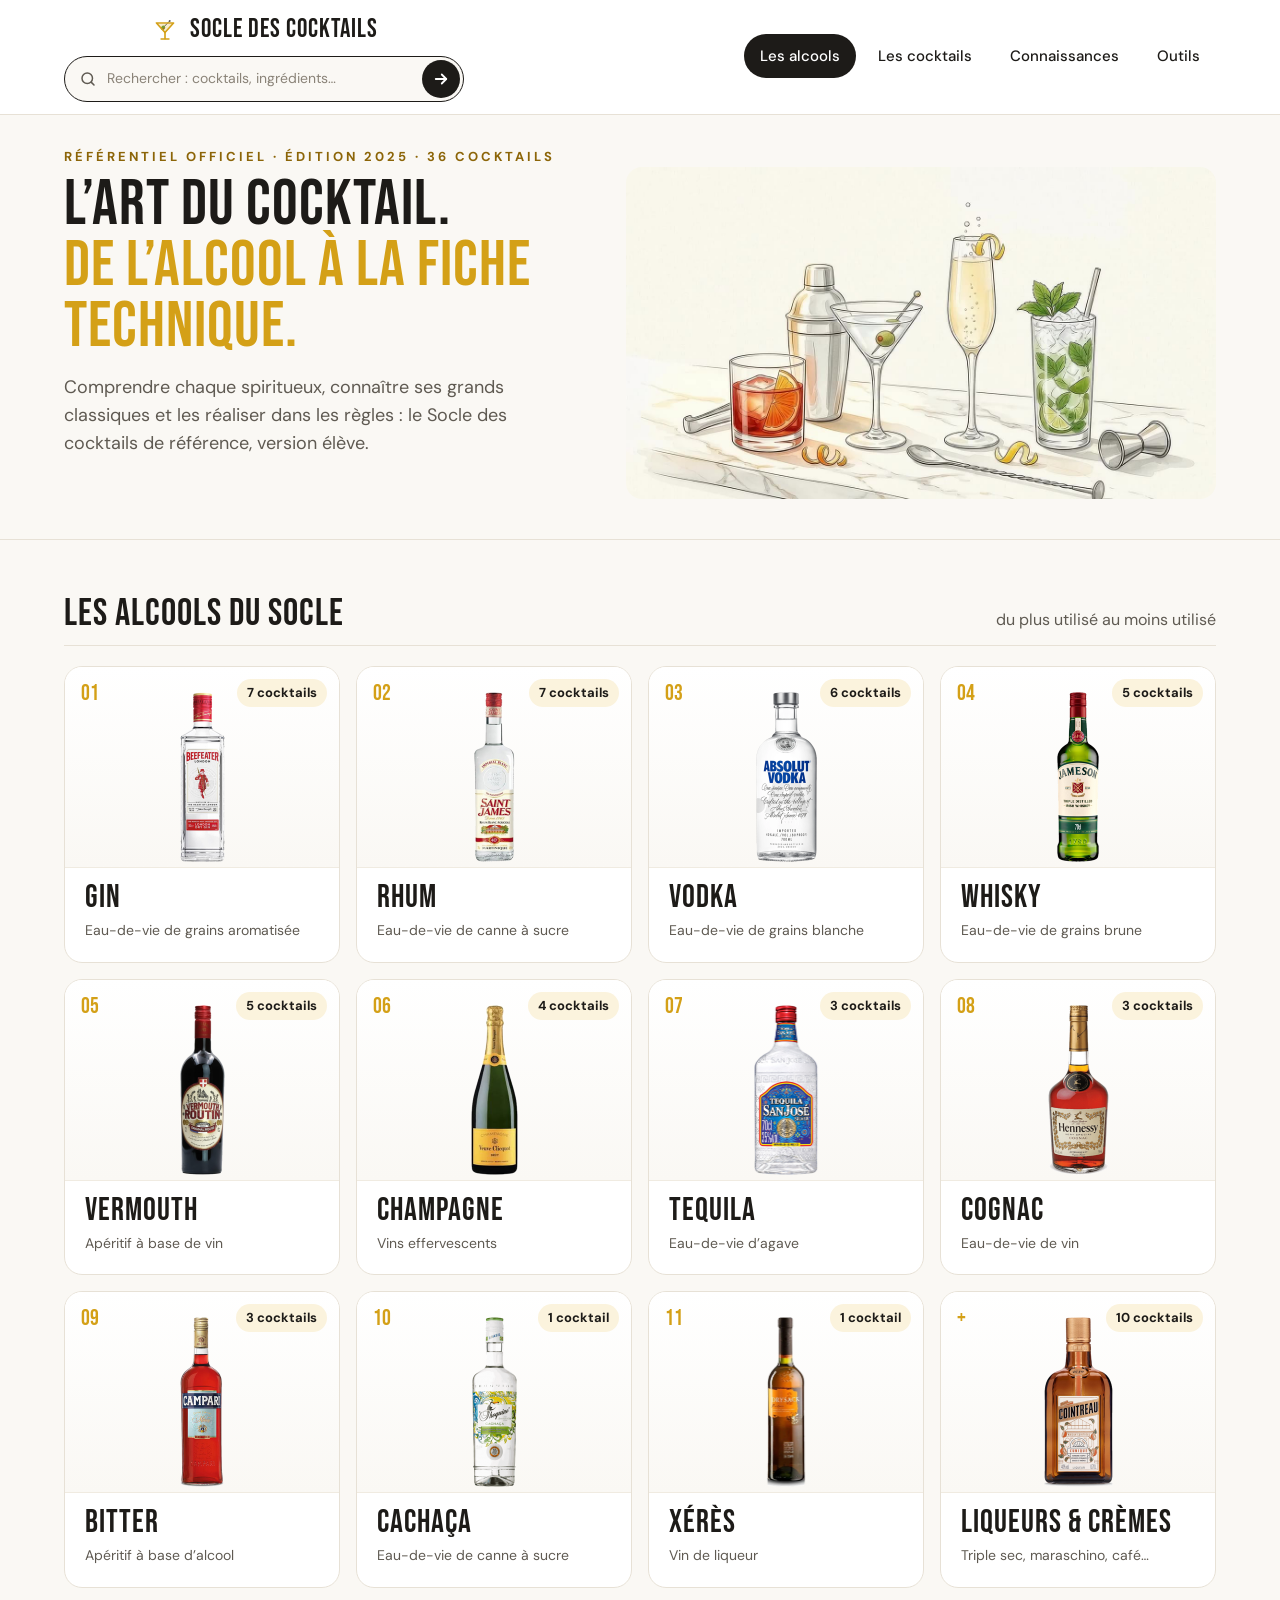
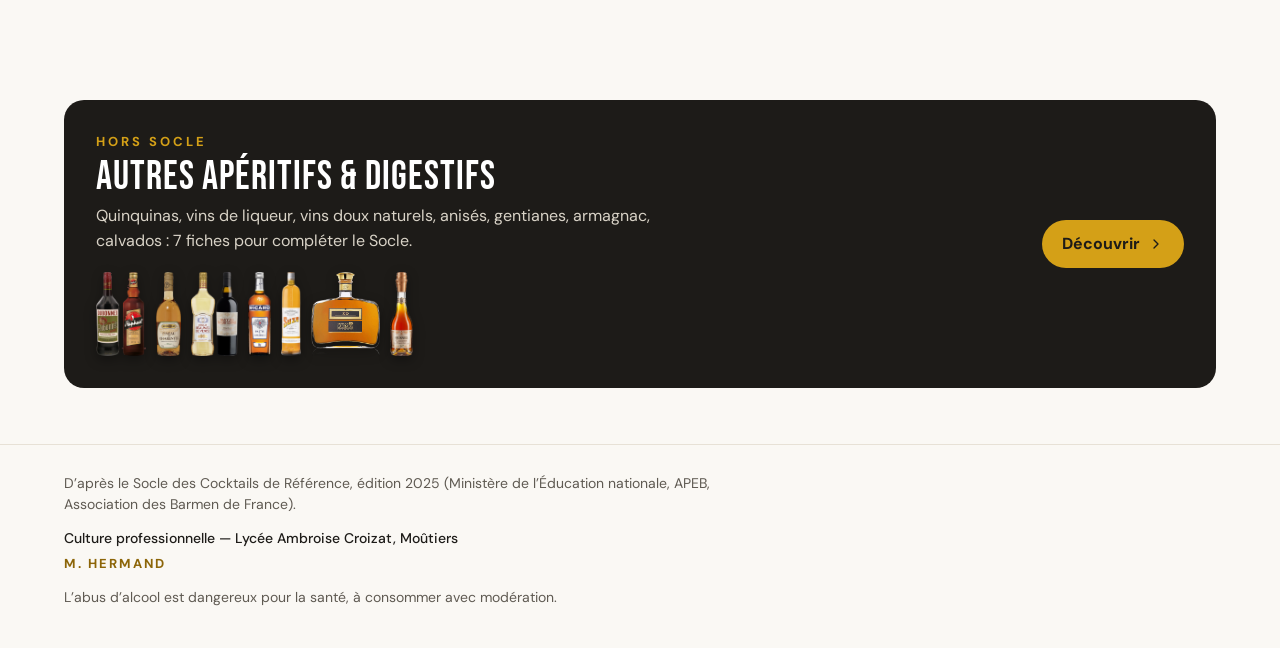
==== commit dbc86c05: "Mode Entraînement (quiz), favoris, mode sombre automatique, transitions douces Co-Authored-By: Claud" ====
--- a/index.html
+++ b/index.html
@@ -5,18 +5,30 @@
   <meta name="viewport" content="width=device-width, initial-scale=1, viewport-fit=cover">
   <title>Socle des Cocktails — Lycée Ambroise Croizat</title>
   <meta name="description" content="Les 36 cocktails du Socle des Cocktails de Référence : présentation des alcools, fiches techniques, verrerie, matériel et lexique du barman.">
-  <meta name="theme-color" content="#1D1B18">
+  <meta property="og:type" content="website">
+  <meta property="og:site_name" content="Socle des Cocktails">
+  <meta property="og:title" content="Socle des Cocktails — L’appli du bar">
+  <meta property="og:description" content="Les 36 cocktails du Socle, les alcools, les connaissances et les outils du bar. Lycée Ambroise Croizat, Moûtiers.">
+  <meta property="og:url" content="https://benjaminhermand-max.github.io/socle-cocktails/">
+  <meta property="og:image" content="https://benjaminhermand-max.github.io/socle-cocktails/img/partage-carre.jpg">
+  <meta property="og:image:width" content="1200">
+  <meta property="og:image:height" content="1200">
+  <meta property="og:locale" content="fr_FR">
+  <meta name="twitter:card" content="summary">
+  <meta name="theme-color" content="#FFFFFF" media="(prefers-color-scheme: light)">
+  <meta name="theme-color" content="#151310" media="(prefers-color-scheme: dark)">
+  <meta name="color-scheme" content="light dark">
   <link rel="icon" href="img/icone/icone.svg" type="image/svg+xml">
   <link rel="icon" href="img/icone/favicon-32.png" sizes="32x32" type="image/png">
   <link rel="apple-touch-icon" href="img/icone/apple-touch-icon.png">
-  <link rel="manifest" href="manifest.webmanifest?v=32">
+  <link rel="manifest" href="manifest.webmanifest?v=33">
   <meta name="apple-mobile-web-app-capable" content="yes">
   <meta name="mobile-web-app-capable" content="yes">
   <meta name="apple-mobile-web-app-title" content="Cocktails">
   <meta name="apple-mobile-web-app-status-bar-style" content="black">
   <link rel="preload" href="fonts/bebas-neue.woff2" as="font" type="font/woff2" crossorigin>
   <link rel="preload" href="fonts/dm-sans-400.woff2" as="font" type="font/woff2" crossorigin>
-  <link rel="stylesheet" href="style.css?v=32">
+  <link rel="stylesheet" href="style.css?v=33">
 </head>
 <body>
   <header class="topbar">
@@ -58,12 +70,12 @@
     <svg width="22" height="22" viewBox="0 0 24 24" fill="none" stroke="currentColor" stroke-width="2.4" stroke-linecap="round" stroke-linejoin="round" aria-hidden="true"><path d="M12 19V5"/><path d="M5 12l7-7 7 7"/></svg>
   </button>
 
-  <script src="data/cocktails.js?v=32"></script>
-  <script src="data/alcools.js?v=32"></script>
-  <script src="data/savoirs.js?v=32"></script>
-  <script src="data/emblemes.js?v=32"></script>
-  <script src="data/autres.js?v=32"></script>
-  <script src="app.js?v=32"></script>
+  <script src="data/cocktails.js?v=33"></script>
+  <script src="data/alcools.js?v=33"></script>
+  <script src="data/savoirs.js?v=33"></script>
+  <script src="data/emblemes.js?v=33"></script>
+  <script src="data/autres.js?v=33"></script>
+  <script src="app.js?v=33"></script>
   <script>if ("serviceWorker" in navigator) { window.addEventListener("load", function () { navigator.serviceWorker.register("sw.js"); }); }</script>
 </body>
 </html>
--- a/style.css
+++ b/style.css
@@ -14,6 +14,11 @@
   --gold-ink: #8C6508;
   --gold-soft: #FBF3DD;
   --dark: #1D1B18;
+  --panel: #1D1B18;
+  --pill: #1D1B18;
+  --pill-ink: #FFFFFF;
+  --paper: #FFFFFF;
+  color-scheme: light;
   --radius: 18px;
   --display: "Bebas Neue", "Oswald", Impact, sans-serif;
   --body: "DM Sans", system-ui, -apple-system, "Segoe UI", sans-serif;
@@ -42,13 +47,13 @@
 .muted { color: var(--muted); }
 
 /* En-tête */
-.topbar { position: sticky; top: 0; z-index: 20; background: rgba(255,255,255,0.94); backdrop-filter: blur(8px); border-bottom: 1px solid var(--line); }
+.topbar { position: sticky; top: 0; z-index: 20; background: var(--surface); backdrop-filter: blur(8px); border-bottom: 1px solid var(--line); }
 .topbar .wrap { display: flex; flex-wrap: wrap; align-items: center; justify-content: space-between; gap: 12px; padding-top: 12px; padding-bottom: 12px; }
 .brand { display: flex; align-items: center; gap: 10px; text-decoration: none; color: var(--ink); min-height: 44px; }
 .brand span { font-family: var(--display); font-size: 26px; letter-spacing: 1px; }
 .nav { display: flex; flex-wrap: wrap; gap: 6px; }
 .nav a { padding: 10px 16px; border-radius: 999px; color: var(--ink); text-decoration: none; font-weight: 500; font-size: 15px; min-height: 44px; display: inline-flex; align-items: center; }
-.nav a[aria-current="page"] { background: var(--dark); color: #fff; }
+.nav a[aria-current="page"] { background: var(--pill); color: var(--pill-ink); }
 .nav a:not([aria-current="page"]):hover { background: var(--gold-soft); }
 
 /* Retour */
@@ -66,9 +71,9 @@
 
 .search { margin-top: 26px; position: relative; max-width: 460px; }
 .search label { display: block; font-size: 14px; font-weight: 700; margin-bottom: 6px; }
-.search input { width: 100%; padding: 14px 16px 14px 46px; border-radius: 999px; border: 1px solid var(--line); background: #fff; font: inherit; font-size: 16px; color: var(--ink); }
+.search input { width: 100%; padding: 14px 16px 14px 46px; border-radius: 999px; border: 1px solid var(--line); background: var(--surface); font: inherit; font-size: 16px; color: var(--ink); }
 .search svg { position: absolute; left: 16px; bottom: 15px; }
-.results { list-style: none; margin: 8px 0 0; padding: 6px; background: #fff; border: 1px solid var(--line); border-radius: 16px; box-shadow: 0 12px 30px rgba(29,27,24,0.08); position: absolute; left: 0; right: 0; z-index: 10; max-height: 340px; overflow: auto; }
+.results { list-style: none; margin: 8px 0 0; padding: 6px; background: var(--surface); border: 1px solid var(--line); border-radius: 16px; box-shadow: 0 12px 30px rgba(29,27,24,0.08); position: absolute; left: 0; right: 0; z-index: 10; max-height: 340px; overflow: auto; }
 .results a { display: flex; align-items: center; gap: 12px; padding: 8px 10px; border-radius: 10px; text-decoration: none; color: var(--ink); }
 .results a:hover, .results a:focus { background: var(--gold-soft); }
 .results img { width: 40px; height: 40px; }
@@ -95,10 +100,10 @@
 .tile:hover { border-color: var(--gold); color: var(--ink); }
 .tile .num { font-family: var(--display); font-size: 28px; color: var(--gold); width: 34px; flex: none; }
 
-.cta-dark { display: flex; flex-wrap: wrap; gap: 20px; align-items: center; justify-content: space-between; padding: 32px; border-radius: 20px; background: var(--dark); color: #fff; }
+.cta-dark { display: flex; flex-wrap: wrap; gap: 20px; align-items: center; justify-content: space-between; padding: 32px; border-radius: 20px; background: var(--panel); color: #fff; }
 .cta-dark h2 { font-size: 40px; margin-bottom: 8px; }
 .cta-dark p { margin: 0; color: #D9D3C7; max-width: 560px; }
-.pill-gold { display: inline-flex; align-items: center; padding: 12px 20px; border-radius: 999px; background: var(--gold); color: var(--ink); font-weight: 700; }
+.pill-gold { display: inline-flex; align-items: center; padding: 12px 20px; border-radius: 999px; background: var(--gold); color: #1D1B18; font-weight: 700; }
 
 /* Page alcool */
 .alc-hero { display: flex; flex-wrap: wrap; gap: 36px; padding: 8px 0 48px; }
@@ -129,8 +134,8 @@
 .cocktails-head { display: flex; flex-wrap: wrap; align-items: flex-end; justify-content: space-between; gap: 16px; margin-bottom: 22px; }
 .cocktails-head h2 { font-size: 48px; }
 .filters { display: flex; flex-wrap: wrap; gap: 8px; }
-.filters button { padding: 10px 18px; min-height: 44px; border-radius: 999px; border: 1px solid var(--line); background: #fff; color: var(--ink); font-size: 14px; font-weight: 500; cursor: pointer; }
-.filters button[aria-pressed="true"] { background: var(--dark); border-color: var(--dark); color: #fff; }
+.filters button { padding: 10px 18px; min-height: 44px; border-radius: 999px; border: 1px solid var(--line); background: var(--surface); color: var(--ink); font-size: 14px; font-weight: 500; cursor: pointer; }
+.filters button[aria-pressed="true"] { background: var(--pill); border-color: var(--pill); color: var(--pill-ink); }
 
 .grid-cocktails { display: grid; grid-template-columns: repeat(auto-fill, minmax(330px, 1fr)); gap: 16px; }
 .card-cocktail { display: flex; gap: 6px; padding: 18px 20px 18px 6px; border: 1px solid var(--line); border-radius: var(--radius); background: var(--surface); text-decoration: none; color: var(--ink); transition: transform .18s ease, box-shadow .18s ease; }
@@ -167,12 +172,12 @@
 .recette .nom { font-size: 19px; font-weight: 500; }
 .recette .lien { margin-left: auto; font-size: 14px; }
 .order-note { margin: 12px 0 0; font-size: 14px; color: var(--muted); }
-.identite { flex: 1 1 330px; min-width: 0; background: var(--dark); color: #fff; border-radius: 20px; padding: 26px; }
+.identite { flex: 1 1 330px; min-width: 0; background: var(--panel); color: #fff; border-radius: 20px; padding: 26px; }
 .identite h2 { font-size: 28px; color: var(--gold); margin-bottom: 16px; }
 .identite dl { margin: 0; display: grid; grid-template-columns: repeat(2, minmax(0, 1fr)); gap: 16px; }
 .identite dt { font-size: 12px; letter-spacing: 2px; text-transform: uppercase; color: #BDB5A6; }
 .identite dd { margin: 4px 0 0; font-weight: 500; }
-.identite .verre { grid-column: 1 / -1; display: flex; align-items: center; gap: 14px; background: #fff; color: var(--ink); border-radius: 14px; padding: 8px 14px 8px 8px; text-decoration: none; }
+.identite .verre { grid-column: 1 / -1; display: flex; align-items: center; gap: 14px; background: var(--surface); color: var(--ink); border-radius: 14px; padding: 8px 14px 8px 8px; text-decoration: none; }
 .identite .verre img { width: 64px; height: 64px; }
 .identite .verre small { display: block; color: var(--muted); font-size: 12px; letter-spacing: 2px; text-transform: uppercase; }
 .technique { list-style: none; margin: 0; padding: 0; display: grid; gap: 10px; counter-reset: t; }
@@ -185,44 +190,44 @@
 .nb { margin-top: 16px; padding: 14px 16px; border-radius: 12px; background: var(--gold-soft); font-size: 15px; }
 .h2 { font-family: var(--display); font-weight: 400; font-size: 30px; letter-spacing: 1px; margin: 0 0 14px; }
 .prevnext { display: flex; justify-content: space-between; gap: 12px; flex-wrap: wrap; padding: 8px 0 64px; }
-.prevnext a { display: inline-flex; align-items: center; gap: 8px; padding: 12px 18px; border-radius: 999px; border: 1px solid var(--line); background: #fff; text-decoration: none; color: var(--ink); font-weight: 500; min-height: 44px; }
+.prevnext a { display: inline-flex; align-items: center; gap: 8px; padding: 12px 18px; border-radius: 999px; border: 1px solid var(--line); background: var(--surface); text-decoration: none; color: var(--ink); font-weight: 500; min-height: 44px; }
 
 /* Connaissances */
 .savoirs { display: flex; flex-wrap: wrap; gap: 32px; align-items: flex-start; padding: 36px 0 72px; }
 .savoirs aside { flex: 1 1 240px; min-width: 0; }
 .savoirs aside ul { list-style: none; margin: 0; padding: 0; display: grid; gap: 4px; }
 .savoirs aside a { display: flex; align-items: center; gap: 10px; padding: 10px 14px; min-height: 44px; border-radius: 10px; text-decoration: none; color: var(--ink); font-weight: 500; border: 1px solid transparent; }
-.savoirs aside a[aria-current="page"] { background: #fff; border-color: var(--line); font-weight: 700; }
+.savoirs aside a[aria-current="page"] { background: var(--surface); border-color: var(--line); font-weight: 700; }
 .savoirs aside .n { font-family: var(--display); font-size: 22px; color: var(--gold); width: 28px; }
 .savoirs .content { flex: 999 1 560px; min-width: 0; }
 .savoirs .content h1 { font-size: clamp(52px, 8vw, 92px); }
 .savoirs .content .lead { margin: 12px 0 28px; color: var(--muted); font-size: 18px; max-width: 640px; }
 .rules { display: grid; grid-template-columns: repeat(auto-fill, minmax(280px, 1fr)); gap: 12px; }
-.rule { background: #fff; border: 1px solid var(--line); border-radius: 16px; padding: 20px; }
+.rule { background: var(--surface); border: 1px solid var(--line); border-radius: 16px; padding: 20px; }
 .rule .n { font-family: var(--display); font-size: 34px; color: var(--gold); line-height: 1; }
 .rule h3 { margin: 6px 0 6px; font-size: 18px; }
 .rule p { margin: 0; color: var(--muted); font-size: 15px; }
 .three-s { display: grid; grid-template-columns: repeat(auto-fit, minmax(170px, 1fr)); gap: 12px; margin: 24px 0 0; }
-.three-s div { border-radius: 16px; padding: 18px; background: var(--dark); color: #fff; }
+.three-s div { border-radius: 16px; padding: 18px; background: var(--panel); color: #fff; }
 .three-s b { font-family: var(--display); font-weight: 400; font-size: 34px; color: var(--gold); display: block; line-height: 1; }
 .three-s span { color: #D9D3C7; font-size: 15px; }
 .glass-grid { display: grid; grid-template-columns: repeat(auto-fill, minmax(165px, 1fr)); gap: 12px; margin-bottom: 36px; }
-.glass { background: #fff; border: 1px solid var(--line); border-radius: 14px; padding: 14px; display: flex; flex-direction: column; gap: 6px; }
+.glass { background: var(--surface); border: 1px solid var(--line); border-radius: 14px; padding: 14px; display: flex; flex-direction: column; gap: 6px; }
 .glass img { width: 100%; max-width: 150px; align-self: center; height: auto; }
 .glass b { font-family: var(--display); font-weight: 400; font-size: 25px; letter-spacing: 1px; line-height: 1; }
 .glass small { color: var(--muted); font-size: 13px; }
 .glass small a { color: var(--gold-ink); }
-.method { background: #fff; border: 1px solid var(--line); border-radius: 18px; padding: 22px; margin-bottom: 16px; }
+.method { background: var(--surface); border: 1px solid var(--line); border-radius: 18px; padding: 22px; margin-bottom: 16px; }
 .method h2 { font-size: 32px; margin-bottom: 4px; }
 .method p { margin: 0 0 14px; color: var(--muted); }
-.lexique { display: grid; gap: 0; background: #fff; border: 1px solid var(--line); border-radius: 18px; overflow: hidden; }
+.lexique { display: grid; gap: 0; background: var(--surface); border: 1px solid var(--line); border-radius: 18px; overflow: hidden; }
 .lexique div { display: flex; flex-wrap: wrap; gap: 4px 18px; padding: 12px 18px; border-bottom: 1px solid var(--line-soft); }
 .lexique dt { font-weight: 700; flex: 0 0 190px; }
 .lexique dd { margin: 0; flex: 1 1 280px; color: var(--muted); }
 .letters { display: flex; flex-wrap: wrap; gap: 6px; margin-bottom: 16px; }
-.lex-search { width: 100%; max-width: 420px; padding: 12px 16px; border-radius: 999px; border: 1px solid var(--line); background: #fff; font: inherit; margin-bottom: 16px; }
-
-.calc { background: #fff; border: 1px solid var(--line); border-radius: 18px; padding: 22px; margin-top: 20px; }
+.lex-search { width: 100%; max-width: 420px; padding: 12px 16px; border-radius: 999px; border: 1px solid var(--line); background: var(--surface); font: inherit; margin-bottom: 16px; }
+
+.calc { background: var(--surface); border: 1px solid var(--line); border-radius: 18px; padding: 22px; margin-top: 20px; }
 .calc-row { display: grid; grid-template-columns: minmax(0, 2fr) minmax(0, 1fr) minmax(0, 1fr) 44px; gap: 8px; align-items: end; margin-bottom: 8px; }
 .calc label { font-size: 12px; font-weight: 700; color: var(--muted); display: block; margin-bottom: 4px; }
 .calc input { width: 100%; padding: 10px 12px; border-radius: 10px; border: 1px solid var(--line); font: inherit; }
@@ -230,7 +235,7 @@
 .calc .add { margin-top: 6px; padding: 10px 16px; min-height: 44px; border-radius: 999px; border: 1px dashed var(--gold-ink); background: transparent; color: var(--gold-ink); font-weight: 700; cursor: pointer; }
 .calc-out { display: flex; flex-wrap: wrap; align-items: baseline; gap: 10px 24px; margin-top: 18px; padding-top: 16px; border-top: 1px solid var(--line-soft); }
 .calc-out b { font-family: var(--display); font-weight: 400; font-size: 48px; color: var(--gold-ink); line-height: 1; }
-.formula { background: var(--dark); color: #fff; border-radius: 18px; padding: 22px; font-size: 17px; }
+.formula { background: var(--panel); color: #fff; border-radius: 18px; padding: 22px; font-size: 17px; }
 .formula .big { font-family: var(--display); font-size: 34px; letter-spacing: 1px; color: var(--gold); }
 
 .empty { padding: 80px 0; text-align: center; }
@@ -267,20 +272,20 @@
 /* Bulle de recherche */
 .search { max-width: 540px; }
 .search label { font-size: 15px; }
-.bubble { display: flex; align-items: center; gap: 8px; background: #fff; border: 2px solid var(--ink); border-radius: 999px; padding: 6px 6px 6px 18px; box-shadow: 0 10px 26px rgba(29,27,24,0.08); }
+.bubble { display: flex; align-items: center; gap: 8px; background: var(--surface); border: 2px solid var(--ink); border-radius: 999px; padding: 6px 6px 6px 18px; box-shadow: 0 10px 26px rgba(29,27,24,0.08); }
 .bubble:focus-within { border-color: var(--gold); box-shadow: 0 0 0 4px var(--gold-soft); }
 .bubble svg { position: static; flex: none; }
 .search .bubble input { flex: 1 1 auto; min-width: 0; border: 0; padding: 10px 4px; background: transparent; font-size: 17px; outline: none; border-radius: 0; }
-.bubble button { flex: none; min-height: 44px; padding: 0 20px; border-radius: 999px; border: 0; background: var(--dark); color: #fff; font-weight: 700; font-size: 15px; cursor: pointer; }
-.bubble button:hover { background: var(--gold); color: var(--ink); }
+.bubble button { flex: none; min-height: 44px; padding: 0 20px; border-radius: 999px; border: 0; background: var(--pill); color: var(--pill-ink); font-weight: 700; font-size: 15px; cursor: pointer; }
+.bubble button:hover { background: var(--gold); color: #1D1B18; }
 .results a.on { background: var(--gold-soft); }
 .search-hint { margin: 8px 0 0 18px; font-size: 14px; min-height: 1em; }
 @media (max-width: 480px) { .bubble button { padding: 0 14px; font-size: 14px; } .bubble { padding-left: 14px; } }
 
 /* Bouton retour en haut */
-.haut { position: fixed; right: 20px; bottom: 20px; z-index: 30; width: 52px; height: 52px; border-radius: 50%; border: 0; background: var(--dark); color: var(--gold); display: flex; align-items: center; justify-content: center; cursor: pointer; box-shadow: 0 8px 22px rgba(29,27,24,0.25); opacity: 0; transform: translateY(12px); pointer-events: none; transition: opacity .2s ease, transform .2s ease, background .2s ease; }
+.haut { position: fixed; right: 20px; bottom: 20px; z-index: 30; width: 52px; height: 52px; border-radius: 50%; border: 0; background: var(--pill); color: var(--gold); display: flex; align-items: center; justify-content: center; cursor: pointer; box-shadow: 0 8px 22px rgba(29,27,24,0.25); opacity: 0; transform: translateY(12px); pointer-events: none; transition: opacity .2s ease, transform .2s ease, background .2s ease; }
 .haut.visible { opacity: 1; transform: none; pointer-events: auto; }
-.haut:hover { background: var(--gold); color: var(--ink); }
+.haut:hover { background: var(--gold); color: #1D1B18; }
 @media (max-width: 640px) { .haut { right: 14px; bottom: 14px; width: 48px; height: 48px; } }
 @media (prefers-reduced-motion: reduce) { .haut { transition: none; } }
 @media print { .haut { display: none; } }
@@ -322,7 +327,7 @@
 .topbar .nav { grid-area: nav; justify-self: end; }
 .topbar .search { grid-area: search; position: relative; margin: 0; max-width: none; width: 100%; }
 .topbar .bubble { border-width: 1.5px; padding: 3px 3px 3px 14px; box-shadow: none; background: var(--bg); }
-.topbar .bubble:focus-within { background: #fff; }
+.topbar .bubble:focus-within { background: var(--surface); }
 .topbar .search .bubble input { padding: 7px 2px; font-size: 15px; }
 .topbar .bubble button { width: 38px; height: 38px; min-height: 38px; padding: 0; display: flex; align-items: center; justify-content: center; }
 .topbar .results { top: calc(100% + 6px); margin: 0; max-height: min(420px, 70vh); }
@@ -359,14 +364,14 @@
 .card-cocktail .pic img, .results img, .fiche-hero .pic img { mix-blend-mode: multiply; object-fit: contain; }
 
 /* Bascule Liste / Galerie */
-.vue { display: inline-flex; gap: 4px; margin-top: 14px; padding: 4px; border: 1px solid var(--line, #E7E1D6); border-radius: 999px; background: #fff; }
-.vue a { padding: 8px 18px; border-radius: 999px; font-weight: 500; font-size: 15px; color: var(--dark); text-decoration: none; }
-.vue a[aria-current="page"] { background: var(--dark); color: #fff; }
+.vue { display: inline-flex; gap: 4px; margin-top: 14px; padding: 4px; border: 1px solid var(--line); border-radius: 999px; background: var(--surface); }
+.vue a { padding: 8px 18px; border-radius: 999px; font-weight: 500; font-size: 15px; color: var(--ink); text-decoration: none; }
+.vue a[aria-current="page"] { background: var(--pill); color: var(--pill-ink); }
 .vue a:not([aria-current]):hover { background: #F3EEE4; }
 
 /* Galerie : toutes les aquarelles d'un coup */
 .galerie { list-style: none; margin: 8px 0 0; padding: 0; display: grid; grid-template-columns: repeat(auto-fill, minmax(170px, 1fr)); gap: 16px; }
-.galerie a { display: flex; flex-direction: column; align-items: center; gap: 6px; padding: 12px 10px 16px; background: #fff; border: 1px solid var(--line, #E7E1D6); border-radius: 18px; text-decoration: none; color: var(--dark); transition: transform .18s ease, box-shadow .18s ease, border-color .18s ease; }
+.galerie a { display: flex; flex-direction: column; align-items: center; gap: 6px; padding: 12px 10px 16px; background: var(--surface); border: 1px solid var(--line); border-radius: 18px; text-decoration: none; color: var(--ink); transition: transform .18s ease, box-shadow .18s ease, border-color .18s ease; }
 .galerie a:hover, .galerie a:focus-visible { transform: translateY(-3px); box-shadow: 0 10px 24px rgba(29,27,24,.10); border-color: var(--gold); }
 .galerie img { width: 100%; height: auto; aspect-ratio: 1; object-fit: contain; mix-blend-mode: multiply; }
 .galerie a > span:not(.embleme) { font-family: "Bebas Neue", Impact, sans-serif; font-size: 23px; letter-spacing: .5px; line-height: 1.05; text-align: center; }
@@ -377,11 +382,11 @@
 /* Bas de page aéré, avec signature */
 footer.site p { margin: 0 0 12px; max-width: 70ch; }
 footer.site p:last-child { margin-bottom: 0; }
-footer.site .signature { color: var(--dark); font-weight: 500; }
+footer.site .signature { color: var(--ink); font-weight: 500; }
 footer.site .signature span { display: inline-block; margin-top: 4px; letter-spacing: 2px; color: var(--gold-ink); font-weight: 700; font-size: 13px; }
 
 /* Emblèmes : médaillon rond doré */
-.embleme { display: inline-flex; align-items: center; justify-content: center; flex: none; border-radius: 50%; border: 2px solid var(--gold); background: #FBF3DD; color: var(--gold-ink); }
+.embleme { display: inline-flex; align-items: center; justify-content: center; flex: none; border-radius: 50%; border: 2px solid var(--gold); background: var(--gold-soft); color: var(--gold-ink); }
 .embleme svg { width: 62%; height: 62%; display: block; }
 .titre-embleme { display: flex; align-items: center; gap: .16em; }
 .e-fiche { width: .78em; height: .78em; border-width: 3px; }
@@ -391,14 +396,14 @@
 @media (max-width: 520px) { .e-fiche { border-width: 2px; } .e-galerie { width: 34px; height: 34px; } .e-carte { width: 30px; height: 30px; } }
 
 /* ---------- Mode tableau (ordinateur uniquement) ---------- */
-.btn-tableau { display: none; margin-top: 18px; align-items: center; gap: 10px; min-height: 44px; padding: 0 20px; border: 0; border-radius: 999px; background: var(--dark); color: #fff; font: inherit; font-weight: 500; font-size: 15px; cursor: pointer; }
-.btn-tableau:hover { background: var(--gold); color: var(--dark); }
+.btn-tableau { display: none; margin-top: 18px; align-items: center; gap: 10px; min-height: 44px; padding: 0 20px; border: 0; border-radius: 999px; background: var(--pill); color: var(--pill-ink); font: inherit; font-weight: 500; font-size: 15px; cursor: pointer; }
+.btn-tableau:hover { background: var(--gold); color: #1D1B18; }
 @media (min-width: 1000px) and (hover: hover) { .btn-tableau { display: inline-flex; } }
 
-.tableau { position: fixed; inset: 0; z-index: 100; background: var(--bg); color: var(--dark); display: flex; flex-direction: column; overflow: hidden; }
+.tableau { position: fixed; inset: 0; z-index: 100; background: var(--bg); color: var(--ink); display: flex; flex-direction: column; overflow: hidden; }
 .tb-barre { flex: none; display: flex; justify-content: flex-end; align-items: center; gap: 16px; padding: 10px 18px 0; font-size: 13px; color: var(--muted); }
-.tb-fermer { width: 38px; height: 38px; border-radius: 50%; border: 1px solid var(--line); background: #fff; font-size: 16px; cursor: pointer; color: var(--dark); }
-.tb-fermer:hover { background: var(--dark); color: #fff; }
+.tb-fermer { width: 38px; height: 38px; border-radius: 50%; border: 1px solid var(--line); background: var(--surface); font-size: 16px; cursor: pointer; color: var(--ink); }
+.tb-fermer:hover { background: var(--pill); color: var(--pill-ink); }
 .tb-page { flex: 1 1 auto; min-height: 0; display: grid; grid-template-columns: 1fr 1.15fr 1.15fr; gap: 2.4em; padding: .6em 3em 2.2em; font-family: "DM Sans", system-ui, sans-serif; line-height: 1.35; }
 .tb-col { min-height: 0; overflow: hidden; display: flex; flex-direction: column; }
 .tb-col h3 { margin: 0 0 .5em; font-family: "Bebas Neue", Impact, sans-serif; font-weight: 400; font-size: 2.3em; letter-spacing: .04em; line-height: 1; }
@@ -413,8 +418,8 @@
 .tb-recette li { display: flex; align-items: baseline; gap: .7em; padding: .32em 0; border-bottom: 1px solid var(--line); }
 .tb-recette .d { flex: none; min-width: 4.4em; font-family: "Bebas Neue", Impact, sans-serif; font-size: 2em; line-height: 1; color: var(--gold); }
 .tb-recette .n { font-size: 1.45em; font-weight: 500; }
-.tb-id { margin-top: auto; background: var(--dark); color: #fff; border-radius: .9em; padding: 1em 1.2em; }
-.tb-verre { display: flex; align-items: center; gap: .8em; background: #fff; color: var(--dark); border-radius: .6em; padding: .4em .8em; margin-bottom: .8em; }
+.tb-id { margin-top: auto; background: var(--panel); color: #fff; border-radius: .9em; padding: 1em 1.2em; }
+.tb-verre { display: flex; align-items: center; gap: .8em; background: var(--surface); color: var(--ink); border-radius: .6em; padding: .4em .8em; margin-bottom: .8em; }
 .tb-verre img { height: 3.4em; width: auto; }
 .tb-verre small { display: block; font-size: .8em; letter-spacing: .15em; text-transform: uppercase; color: var(--muted); }
 .tb-verre b { font-size: 1.3em; }
@@ -424,11 +429,11 @@
 .tb-id dd { margin: .1em 0 0; font-size: 1.2em; font-weight: 500; }
 .tb-tech { margin: 0; padding: 0; list-style: none; counter-reset: e; }
 .tb-tech li { counter-increment: e; position: relative; padding: .3em 0 .3em 2.3em; font-size: 1.3em; }
-.tb-tech li::before { content: counter(e); position: absolute; left: 0; top: .3em; width: 1.6em; height: 1.6em; border-radius: 50%; background: var(--gold); color: var(--dark); font-weight: 700; font-size: .85em; display: flex; align-items: center; justify-content: center; }
+.tb-tech li::before { content: counter(e); position: absolute; left: 0; top: .3em; width: 1.6em; height: 1.6em; border-radius: 50%; background: var(--gold); color: #1D1B18; font-weight: 700; font-size: .85em; display: flex; align-items: center; justify-content: center; }
 .tb-nb { margin: .8em 0 0; padding: .6em .9em; background: #FBF3DD; border-left: .25em solid var(--gold); border-radius: .3em; font-size: 1.05em; }
 .tb-c3 h3:not(:first-child) { margin-top: .8em; }
 .tb-vars { margin: 0; padding: 0; list-style: none; }
-.tb-vars li { font-size: 1.05em; padding: .25em 0; color: var(--dark); }
+.tb-vars li { font-size: 1.05em; padding: .25em 0; color: var(--ink); }
 .tb-vars b { color: var(--gold-ink); }
 
 /* Plein écran — alcools */
@@ -441,7 +446,7 @@
 .tb-id-alc dd { font-size: 1.15em; font-weight: 400; }
 .tb-ck-t { margin-top: 1em !important; }
 .tb-cks { list-style: none; margin: 0; padding: 0; display: flex; flex-wrap: wrap; gap: .45em; }
-.tb-cks li { padding: .3em .8em; border-radius: 999px; background: #fff; border: 1px solid var(--line); font-family: "Bebas Neue", Impact, sans-serif; font-size: 1.35em; letter-spacing: .03em; }
+.tb-cks li { padding: .3em .8em; border-radius: 999px; background: var(--surface); border: 1px solid var(--line); font-family: "Bebas Neue", Impact, sans-serif; font-size: 1.35em; letter-spacing: .03em; }
 .tb-sec + .tb-sec { margin-top: 1em; }
 .tb-alcool .tb-tech li { font-size: 1.15em; }
 .tb-liste { margin: 0; padding-left: 1.2em; }
@@ -477,7 +482,7 @@
 .autres-groupe h2 { font-size: 40px; margin: 0; }
 .autres-groupe > p { margin: 4px 0 16px; }
 .autres-grid { display: grid; grid-template-columns: repeat(auto-fill, minmax(260px, 1fr)); gap: 14px; }
-.carte-autre { display: flex; align-items: center; gap: 16px; padding: 18px; background: #fff; border: 1px solid var(--line); border-radius: 18px; text-decoration: none; color: var(--dark); transition: transform .18s ease, box-shadow .18s ease, border-color .18s ease; }
+.carte-autre { display: flex; align-items: center; gap: 16px; padding: 18px; background: var(--surface); border: 1px solid var(--line); border-radius: 18px; text-decoration: none; color: var(--ink); transition: transform .18s ease, box-shadow .18s ease, border-color .18s ease; }
 .carte-autre:hover, .carte-autre:focus-visible { transform: translateY(-2px); box-shadow: 0 10px 24px rgba(29,27,24,.08); border-color: var(--gold); }
 .carte-autre b { display: block; font-family: var(--display); font-weight: 400; font-size: 30px; line-height: 1; letter-spacing: .5px; }
 .carte-autre small { display: block; margin-top: 4px; color: var(--muted); font-size: 14px; }
@@ -511,14 +516,14 @@
 /* Voir aussi */
 .voir-aussi { padding: 4px 0 48px; }
 .voir-grid { display: grid; grid-template-columns: repeat(auto-fill, minmax(230px, 1fr)); gap: 12px; }
-.voir-grid a { display: flex; align-items: center; gap: 14px; padding: 12px 16px; background: #fff; border: 1px solid var(--line); border-radius: 16px; text-decoration: none; color: var(--dark); }
+.voir-grid a { display: flex; align-items: center; gap: 14px; padding: 12px 16px; background: var(--surface); border: 1px solid var(--line); border-radius: 16px; text-decoration: none; color: var(--ink); }
 .voir-grid a:hover, .voir-grid a:focus-visible { border-color: var(--gold); }
 .voir-grid img { flex: none; height: 64px; width: 44px; object-fit: contain; }
 .voir-grid b { display: block; font-family: var(--display); font-weight: 400; font-size: 24px; line-height: 1; }
 .voir-grid small { display: block; color: var(--muted); font-size: 13px; margin-top: 3px; }
 
 /* Coût matière et prix de vente */
-.cout { margin: 8px 0 40px; background: #fff; border: 1px solid var(--line); border-radius: 20px; }
+.cout { margin: 8px 0 40px; background: var(--surface); border: 1px solid var(--line); border-radius: 20px; }
 .cout summary { cursor: pointer; list-style: none; padding: 20px 24px; display: flex; flex-wrap: wrap; align-items: baseline; gap: 4px 14px; }
 .cout summary::-webkit-details-marker { display: none; }
 .cout summary span { font-family: var(--display); font-size: 28px; letter-spacing: .5px; }
@@ -531,15 +536,15 @@
 .cout-ligne:has(> label:only-of-type) label { grid-column: 2 / 4; }
 .cout-nom small { display: block; color: var(--muted); font-size: 13px; }
 .cout label { display: flex; flex-direction: column; gap: 4px; font-size: 12px; font-weight: 700; color: var(--gold-ink); letter-spacing: .3px; }
-.cout input { font: inherit; font-size: 16px; font-weight: 400; color: var(--dark); padding: 9px 10px; border: 1px solid var(--line); border-radius: 10px; background: var(--bg); width: 100%; min-width: 0; }
+.cout input { font: inherit; font-size: 16px; font-weight: 400; color: var(--ink); padding: 9px 10px; border: 1px solid var(--line); border-radius: 10px; background: var(--bg); width: 100%; min-width: 0; }
 .cout input:focus { outline: 2px solid var(--gold); outline-offset: 1px; }
 .cout-val { text-align: right; font-weight: 700; font-variant-numeric: tabular-nums; padding-bottom: 10px; }
-.cout-total { margin-top: 14px; padding: 18px 20px; background: var(--dark); color: #fff; border-radius: 16px; display: grid; grid-template-columns: repeat(auto-fit, minmax(150px, 1fr)); gap: 14px 20px; align-items: end; }
+.cout-total { margin-top: 14px; padding: 18px 20px; background: var(--panel); color: #fff; border-radius: 16px; display: grid; grid-template-columns: repeat(auto-fit, minmax(150px, 1fr)); gap: 14px 20px; align-items: end; }
 .cout-total span { display: block; font-size: 12px; letter-spacing: 1.5px; text-transform: uppercase; color: #CFC6B5; }
 .cout-total b { font-size: 22px; font-variant-numeric: tabular-nums; }
 .cout-total .ttc b { color: var(--gold); font-size: 28px; }
 .cout-total .coef { color: #CFC6B5; text-transform: uppercase; letter-spacing: 1.5px; }
-.cout-total .coef input { background: #fff; }
+.cout-total .coef input { background: var(--surface); }
 .cout-formule { margin: 12px 0 0; font-size: 13px; }
 @media (max-width: 640px) {
   .cout-ligne { grid-template-columns: 1fr 1fr; }
@@ -552,15 +557,15 @@
 .outil { margin-top: 24px; max-width: 920px; }
 .outil .formula { margin: 18px 0 22px; }
 .outil-choix { display: flex; flex-direction: column; gap: 6px; margin: 0 0 18px; font-size: 13px; font-weight: 700; letter-spacing: .5px; color: var(--gold-ink); max-width: 420px; }
-.outil-choix select { font: inherit; font-size: 16px; font-weight: 500; color: var(--dark); padding: 11px 14px; border: 1px solid var(--line); border-radius: 12px; background: #fff; }
+.outil-choix select { font: inherit; font-size: 16px; font-weight: 500; color: var(--ink); padding: 11px 14px; border: 1px solid var(--line); border-radius: 12px; background: var(--surface); }
 .outil-note { margin-top: 10px; font-size: 14px; }
 .cout-outil summary { display: none; }
 .cout-outil .cout-corps { padding-top: 20px; }
 .cout-libre { grid-template-columns: minmax(140px, 1.5fr) 0.8fr 1fr 0.9fr 80px 36px; }
 .cout-libre .rm { align-self: end; margin-bottom: 4px; }
 .cout .add { margin: 12px 0 4px; }
-.btn-outil { display: inline-flex; align-items: center; gap: 8px; min-height: 44px; padding: 0 20px; border-radius: 999px; background: var(--dark); color: #fff; text-decoration: none; font-weight: 500; }
-.btn-outil:hover { background: var(--gold); color: var(--dark); }
+.btn-outil { display: inline-flex; align-items: center; gap: 8px; min-height: 44px; padding: 0 20px; border-radius: 999px; background: var(--pill); color: var(--pill-ink); text-decoration: none; font-weight: 500; }
+.btn-outil:hover { background: var(--gold); color: #1D1B18; }
 @media (max-width: 640px) {
   .cout-libre { grid-template-columns: 1fr 1fr; }
   .cout-libre > label:first-child { grid-column: 1 / -1; }
@@ -583,14 +588,14 @@
     position: fixed; left: 0; right: 0; bottom: 0; z-index: 40; width: auto; margin: 0;
     display: grid; grid-template-columns: repeat(4, 1fr); gap: 0;
     padding: 6px 6px calc(6px + env(safe-area-inset-bottom, 0px));
-    background: rgba(255,255,255,.96); -webkit-backdrop-filter: blur(10px); backdrop-filter: blur(10px);
+    background: var(--surface); -webkit-backdrop-filter: blur(10px); backdrop-filter: blur(10px);
     border-top: 1px solid var(--line); box-shadow: 0 -6px 20px rgba(29,27,24,.06); overflow: visible;
   }
   .nav a, .nav a:not([aria-current="page"]) {
     flex-direction: column; justify-content: center; gap: 3px; min-height: 54px; padding: 4px 2px;
     border-radius: 14px; font-size: 12px; font-weight: 500; color: var(--muted); background: none; white-space: nowrap;
   }
-  .nav a[aria-current="page"] { background: none; color: var(--dark); font-weight: 700; }
+  .nav a[aria-current="page"] { background: none; color: var(--ink); font-weight: 700; }
   .nav a[aria-current="page"] .nav-i { color: var(--gold-ink); background: var(--gold-soft); }
   .nav-i { display: block; width: 46px; height: 28px; padding: 3px 12px; border-radius: 999px; box-sizing: border-box; }
   .nav-l { display: none; } .nav-c { display: inline; }
@@ -598,9 +603,126 @@
   .haut { bottom: calc(86px + env(safe-area-inset-bottom, 0px)); }
 }
 @media print { .nav { display: none !important; } body { padding-bottom: 0; } }
-@media (max-width: 820px) { .topbar { -webkit-backdrop-filter: none; backdrop-filter: none; background: #fff; } }
+@media (max-width: 820px) { .topbar { -webkit-backdrop-filter: none; backdrop-filter: none; background: var(--surface); } }
 @media (max-width: 820px) {
-  .topbar .nav, .nav { background: #fff; }
+  .topbar .nav, .nav { background: var(--surface); }
   .topbar .search { width: 100%; max-width: none; justify-self: stretch; }
   .topbar .brand { justify-self: start; }
 }
+
+
+/* ---------- Mode sombre automatique ---------- */
+@media (prefers-color-scheme: dark) {
+  :root {
+    --bg: #151310; --surface: #221F1B; --line: #3A352E; --line-soft: #2D2924;
+    --ink: #F2EDE4; --muted: #B7AFA2; --gold: #E0B23A; --gold-ink: #E6BC52; --gold-soft: #3A3020;
+    --panel: #2C2823; --pill: #F2EDE4; --pill-ink: #151310; --paper: #FFFFFF;
+    color-scheme: dark;
+  }
+  /* Les aquarelles gardent leur papier clair : tuile arrondie au lieu du fondu */
+  .card-cocktail .pic img, .results img:not(.r-alcool), .fiche-hero .pic img, .galerie img, .tb-pic img:not(.tb-bouteille img), .hero-media video {
+    mix-blend-mode: normal; background: var(--paper); border-radius: 14px;
+  }
+  .tb-bouteille img { background: none; }
+  .card-alcool .pic { background: linear-gradient(180deg, #2A2621 0%, var(--surface) 100%); }
+  .identite .verre, .tb-verre { background: var(--paper); color: #1D1B18; }
+  .identite .verre small, .identite .verre span { color: #1D1B18; }
+  .topbar { border-bottom-color: var(--line); }
+  .bubble { border-color: var(--line); }
+  .search input, .lex-search, .cout input, .calc input, .outil-choix select { color: var(--ink); background: var(--bg); }
+  .cout-total .coef input { background: var(--surface); }
+  .three-s div, .formula, .identite, .cta-dark, .tb-id, .cout-total { border: 1px solid var(--line); }
+  img[src*="img/verres/"], img[src*="img/materiel/"] { background: var(--paper); border-radius: 10px; }
+  .glass img { padding: 4px; }
+  .carte-autre img, .voir-grid img, .cta-bouteilles img { filter: drop-shadow(0 2px 6px rgba(0,0,0,.4)); }
+}
+
+/* ---------- Transitions douces entre les pages ---------- */
+#app.entree > * { animation: entree .32s cubic-bezier(.2,.7,.2,1) both; }
+@keyframes entree { from { opacity: 0; transform: translateY(10px); } to { opacity: 1; transform: none; } }
+.tableau { animation: fondu .25s ease both; }
+@keyframes fondu { from { opacity: 0; } to { opacity: 1; } }
+.card-cocktail, .galerie a, .carte-autre, .card-alcool, .voir-grid a { transition: transform .18s ease, box-shadow .18s ease, border-color .18s ease; }
+@media (prefers-reduced-motion: reduce) { #app.entree > *, .tableau { animation: none; } }
+
+/* ---------- Favoris ---------- */
+.fiche-actions { display: flex; flex-wrap: wrap; gap: 10px; margin-top: 18px; }
+.fiche-actions .btn-tableau { margin-top: 0; }
+.btn-fav { display: inline-flex; align-items: center; gap: 8px; min-height: 44px; padding: 0 18px; border-radius: 999px; border: 1.5px solid var(--gold); background: transparent; color: var(--gold-ink); font: inherit; font-weight: 700; font-size: 15px; cursor: pointer; }
+.btn-fav svg { fill: none; stroke: currentColor; }
+.btn-fav[aria-pressed="true"] { background: var(--gold); color: #1D1B18; }
+.btn-fav[aria-pressed="true"] svg { fill: currentColor; }
+.btn-fav:active svg { transform: scale(1.25); transition: transform .12s; }
+.fav-marque { display: inline-flex; vertical-align: middle; margin-left: 6px; color: var(--gold); }
+.fav-marque svg { width: 18px; height: 18px; }
+.galerie a { position: relative; }
+.galerie .fav-marque { position: absolute; top: 10px; right: 10px; margin: 0; z-index: 1; }
+.filters .f-fav { display: inline-flex; align-items: center; gap: 6px; }
+.filters .f-fav svg { width: 16px; height: 16px; color: var(--gold); }
+.vide-fav { padding: 24px 4px; max-width: 520px; }
+.galerie .vide-li { grid-column: 1 / -1; list-style: none; }
+.entr-lien { margin: 32px 0 0; }
+
+/* ---------- Entraînement ---------- */
+.vue-outils { flex-wrap: wrap; }
+.entr { margin-top: 24px; max-width: 880px; }
+.entr-modes { display: grid; grid-template-columns: repeat(auto-fit, minmax(190px, 1fr)); gap: 12px; margin: 8px 0 20px; }
+.entr-mode { text-align: left; display: flex; flex-direction: column; gap: 6px; padding: 18px; border-radius: 18px; border: 1.5px solid var(--line); background: var(--surface); color: var(--ink); font: inherit; cursor: pointer; }
+.entr-mode b { font-family: var(--display); font-weight: 400; font-size: 28px; line-height: 1; letter-spacing: .5px; }
+.entr-mode span { font-size: 14px; color: var(--muted); }
+.entr-mode small { font-size: 12px; font-weight: 700; color: var(--gold-ink); }
+.entr-mode[aria-checked="true"] { border-color: var(--gold); box-shadow: 0 0 0 3px var(--gold-soft); }
+.entr-reglages { display: flex; flex-wrap: wrap; gap: 10px 24px; }
+.filters button:disabled { opacity: .45; cursor: not-allowed; }
+.btn-go { display: inline-flex; align-items: center; justify-content: center; min-height: 48px; padding: 0 26px; border-radius: 999px; border: 0; background: var(--gold); color: #1D1B18; font: inherit; font-weight: 700; font-size: 16px; cursor: pointer; }
+.btn-go:hover { filter: brightness(1.05); }
+.btn-go.sec { background: transparent; color: var(--ink); border: 1.5px solid var(--line); }
+#go { margin-top: 14px; min-width: 200px; }
+.entr-haut { display: flex; align-items: center; gap: 16px; font-weight: 700; font-size: 14px; color: var(--muted); }
+.entr-haut span:nth-child(2) { color: var(--gold-ink); }
+.entr-stop { margin-left: auto; background: none; border: 0; color: var(--muted); font: inherit; text-decoration: underline; cursor: pointer; min-height: 44px; }
+.entr-barre { height: 6px; border-radius: 999px; background: var(--line-soft); overflow: hidden; margin: 6px 0 18px; }
+.entr-barre span { display: block; height: 100%; background: var(--gold); transition: width .3s ease; }
+.entr-q { background: var(--surface); border: 1px solid var(--line); border-radius: 22px; padding: 24px; text-align: center; animation: entree .28s ease both; }
+.entr-img { width: 240px; height: 240px; object-fit: contain; mix-blend-mode: multiply; margin: 0 auto 6px; display: block; border-radius: 14px; }
+.entr-img.petit { width: 120px; height: 120px; }
+.entr-q h2 { font-size: clamp(20px, 3.4vw, 26px); line-height: 1.3; margin: 8px auto 18px; max-width: 620px; outline: none; }
+.entr-choix { display: grid; grid-template-columns: repeat(2, minmax(0, 1fr)); gap: 10px; }
+.entr-choix button { display: flex; align-items: center; gap: 12px; text-align: left; min-height: 60px; padding: 12px 16px; border-radius: 14px; border: 1.5px solid var(--line); background: var(--bg); color: var(--ink); font: inherit; font-weight: 500; font-size: 16px; cursor: pointer; transition: border-color .15s, background .15s, transform .1s; }
+.entr-choix button:hover:not(:disabled) { border-color: var(--gold); }
+.entr-choix button:active:not(:disabled) { transform: scale(.98); }
+.entr-choix .k { flex: none; width: 28px; height: 28px; border-radius: 50%; background: var(--gold-soft); color: var(--gold-ink); font-weight: 700; font-size: 14px; display: flex; align-items: center; justify-content: center; }
+.entr-choix button.bon { border-color: #3F8A4A; background: #E5F2E6; color: #1E4D25; }
+.entr-choix button.bon .k { background: #3F8A4A; color: #fff; }
+.entr-choix button.faux { border-color: #B5462E; background: #F8E4DE; color: #6E2414; }
+.entr-choix button.faux .k { background: #B5462E; color: #fff; }
+.entr-choix button:disabled { cursor: default; }
+.entr-retour { margin-top: 18px; text-align: left; padding: 16px 18px; border-radius: 14px; background: var(--bg); border-left: 5px solid var(--gold); animation: entree .25s ease both; }
+.entr-retour.ok { border-left-color: #3F8A4A; }
+.entr-retour.ko { border-left-color: #B5462E; }
+.entr-retour p { margin: 6px 0 12px; color: var(--muted); font-size: 15px; }
+.entr-btns { display: flex; flex-wrap: wrap; align-items: center; gap: 12px 18px; }
+.entr-btns a { color: var(--gold-ink); font-weight: 700; }
+.entr-retour .btn-go { margin-left: auto; }
+.entr-fin { text-align: center; background: var(--surface); border: 1px solid var(--line); border-radius: 22px; padding: 28px 22px; }
+.entr-score { display: flex; justify-content: center; align-items: baseline; gap: 8px; font-family: var(--display); }
+.entr-score b { font-size: 110px; line-height: .9; font-weight: 400; color: var(--gold); }
+.entr-score span { font-size: 44px; color: var(--muted); }
+.entr-msg { font-size: 20px; font-weight: 700; margin: 8px 0 22px; }
+.entr-erreurs { list-style: none; padding: 0; margin: 0 0 22px; display: grid; gap: 8px; text-align: left; }
+.entr-erreurs a { display: flex; align-items: center; gap: 12px; padding: 8px 12px; border-radius: 12px; background: var(--bg); text-decoration: none; color: var(--ink); }
+.entr-erreurs img { width: 48px; height: 48px; object-fit: contain; mix-blend-mode: multiply; flex: none; border-radius: 8px; }
+.entr-erreurs small { display: block; color: var(--muted); font-size: 13px; }
+.entr-fin .entr-btns { justify-content: center; }
+@media (max-width: 560px) {
+  .entr-choix { grid-template-columns: 1fr; }
+  .entr-img { width: 200px; height: 200px; }
+  .entr-q { padding: 18px 14px; }
+  .entr-retour .btn-go { margin-left: 0; width: 100%; }
+}
+@media (prefers-color-scheme: dark) {
+  .entr-img, .entr-erreurs img { mix-blend-mode: normal; background: var(--paper); }
+  .entr-choix button.bon { background: #1F3A23; color: #CDEBD1; }
+  .entr-choix button.faux { background: #45221A; color: #F4CFC4; }
+}
+@media (prefers-reduced-motion: reduce) { .entr-q, .entr-retour { animation: none; } .entr-barre span { transition: none; } }
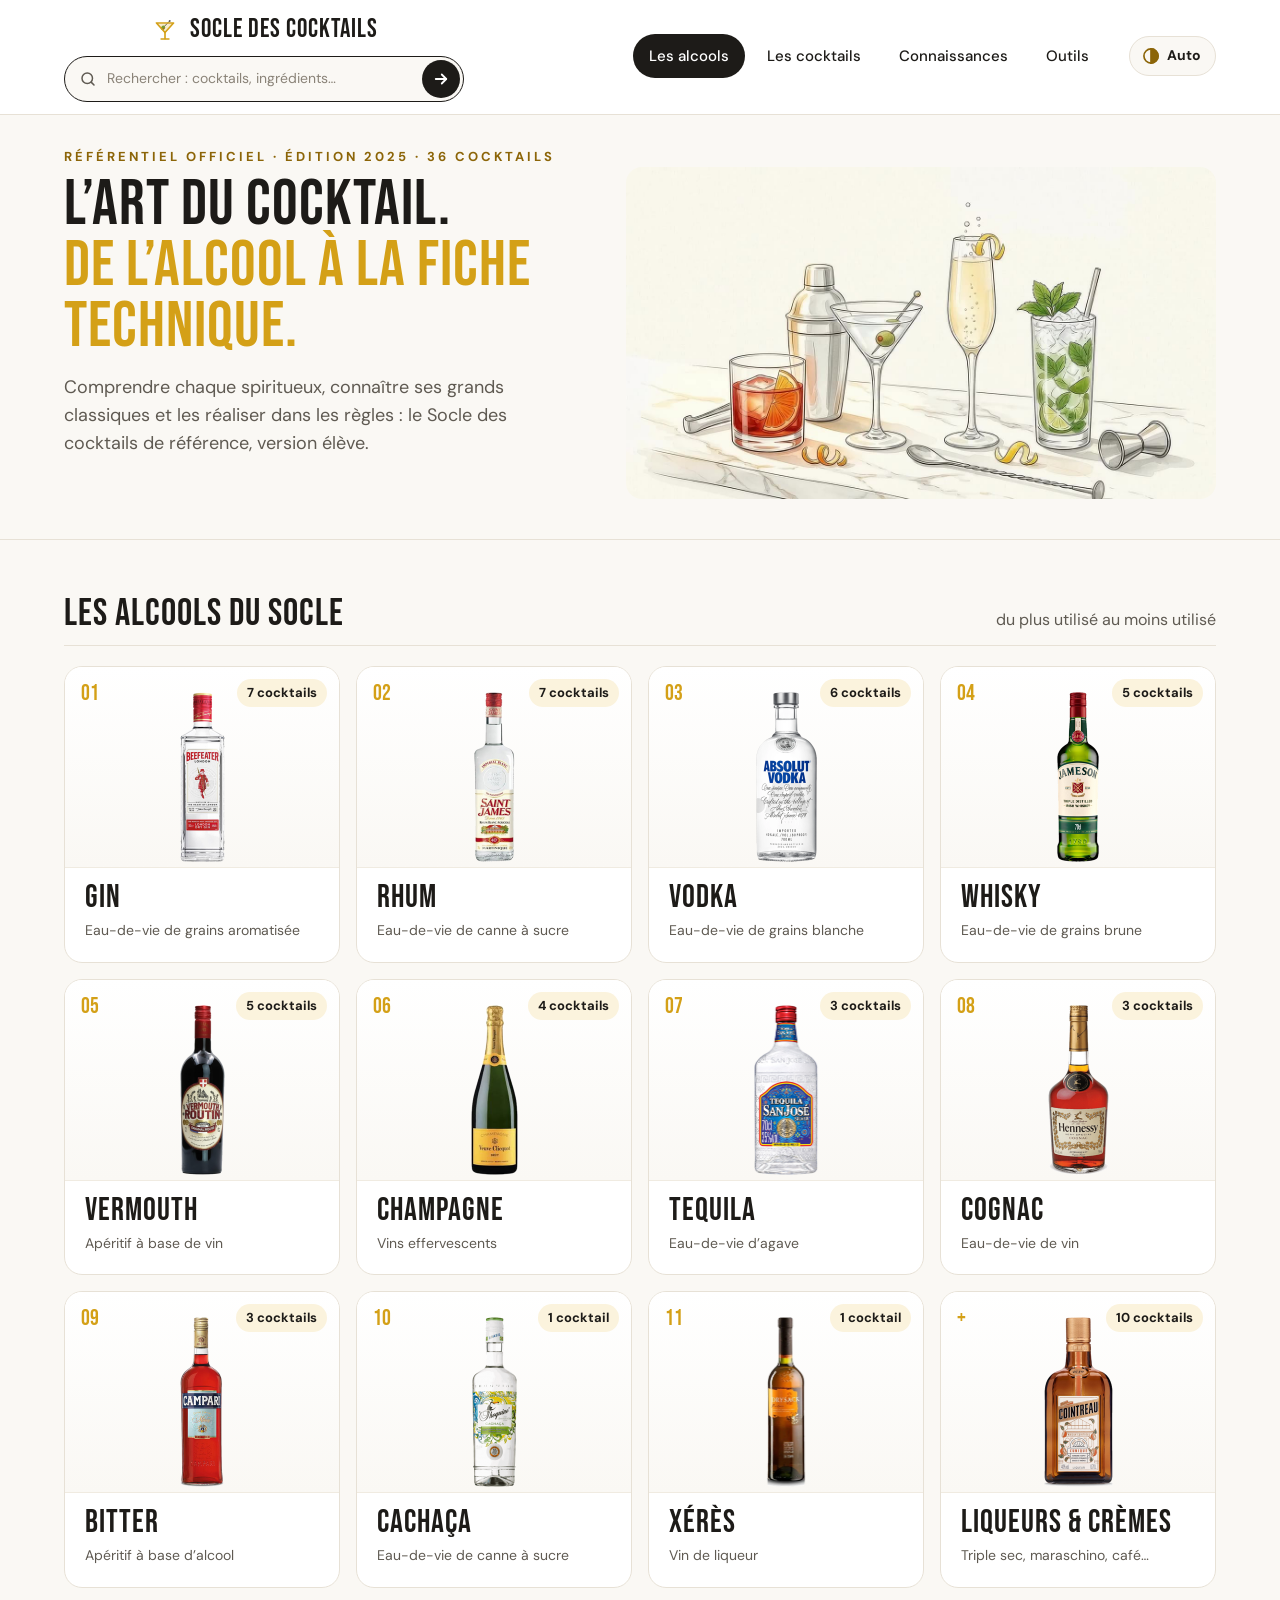
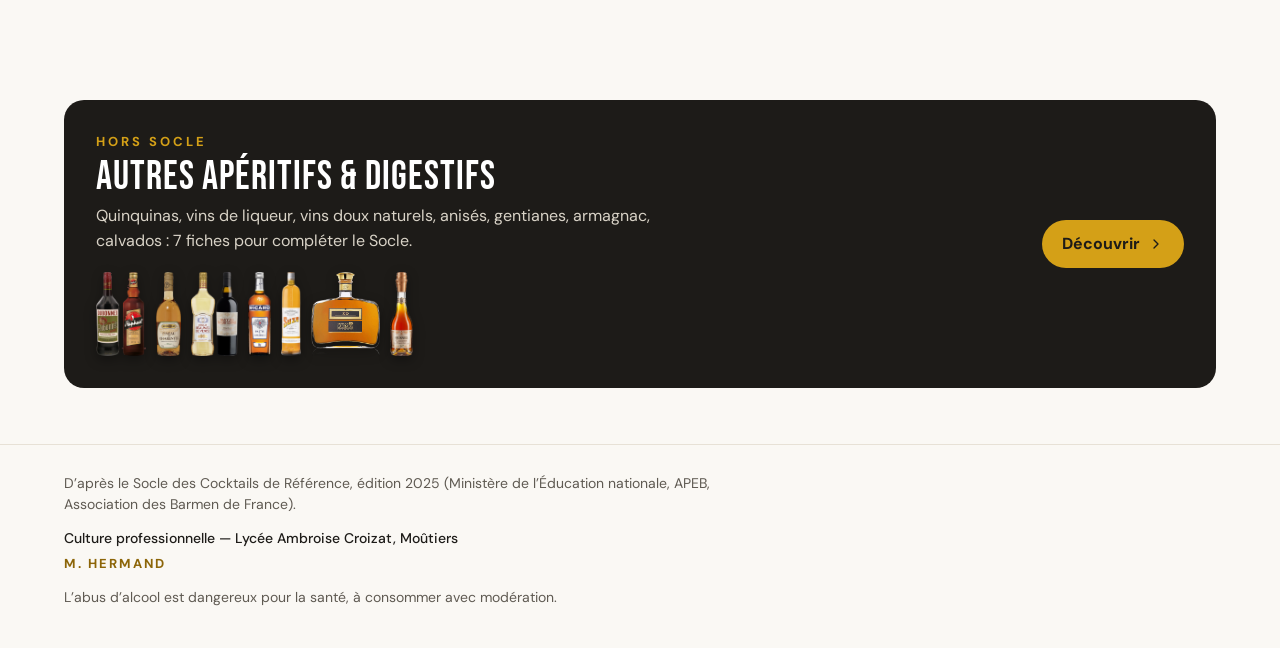
==== commit 627e31c1: "Bouton de thème Auto / Clair / Sombre, mémorisé sur l'appareil Co-Authored-By: Claude Opus 5.5 <nore" ====
--- a/index.html
+++ b/index.html
@@ -15,20 +15,53 @@
   <meta property="og:image:height" content="1200">
   <meta property="og:locale" content="fr_FR">
   <meta name="twitter:card" content="summary">
-  <meta name="theme-color" content="#FFFFFF" media="(prefers-color-scheme: light)">
-  <meta name="theme-color" content="#151310" media="(prefers-color-scheme: dark)">
-  <meta name="color-scheme" content="light dark">
+  <meta name="theme-color" content="#FFFFFF" id="meta-theme">
+  <meta name="color-scheme" content="light dark" id="meta-scheme">
+  <script>
+  /* Thème : "auto" (suit le téléphone), "clair" ou "sombre" — mémorisé sur l'appareil */
+  (function () {
+    var CLE = "socle-theme-v1", mq = window.matchMedia ? matchMedia("(prefers-color-scheme: dark)") : null;
+    function lire() { try { var v = localStorage.getItem(CLE); return v === "clair" || v === "sombre" ? v : "auto"; } catch (e) { return "auto"; } }
+    function appliquer() {
+      var choix = lire(), sombre = choix === "sombre" || (choix === "auto" && mq && mq.matches);
+      var r = document.documentElement;
+      r.setAttribute("data-theme", sombre ? "dark" : "light");
+      r.setAttribute("data-choix", choix);
+      var m = document.getElementById("meta-theme"); if (m) m.content = sombre ? "#151310" : "#FFFFFF";
+      var s = document.getElementById("meta-scheme"); if (s) s.content = sombre ? "dark" : "light";
+      var b = document.getElementById("theme-btn");
+      if (b) {
+        var noms = { auto: "Auto", clair: "Clair", sombre: "Sombre" };
+        b.querySelector(".theme-l").textContent = noms[choix];
+        b.setAttribute("aria-label", "Thème : " + noms[choix] + ". Changer le thème");
+        b.title = choix === "auto" ? "Thème automatique (suit le téléphone)" : "Thème " + noms[choix].toLowerCase();
+      }
+    }
+    window.changerTheme = function () {
+      var ordre = ["auto", "clair", "sombre"], suivant = ordre[(ordre.indexOf(lire()) + 1) % 3];
+      try { localStorage.setItem(CLE, suivant); } catch (e) {}
+      appliquer();
+    };
+    appliquer();
+    if (mq) { if (mq.addEventListener) mq.addEventListener("change", appliquer); else if (mq.addListener) mq.addListener(appliquer); }
+    document.addEventListener("DOMContentLoaded", function () {
+      var b = document.getElementById("theme-btn");
+      if (b) b.addEventListener("click", window.changerTheme);
+      appliquer();
+    });
+  })();
+  </script>
   <link rel="icon" href="img/icone/icone.svg" type="image/svg+xml">
   <link rel="icon" href="img/icone/favicon-32.png" sizes="32x32" type="image/png">
   <link rel="apple-touch-icon" href="img/icone/apple-touch-icon.png">
-  <link rel="manifest" href="manifest.webmanifest?v=33">
+  <link rel="manifest" href="manifest.webmanifest?v=36">
   <meta name="apple-mobile-web-app-capable" content="yes">
   <meta name="mobile-web-app-capable" content="yes">
   <meta name="apple-mobile-web-app-title" content="Cocktails">
   <meta name="apple-mobile-web-app-status-bar-style" content="black">
   <link rel="preload" href="fonts/bebas-neue.woff2" as="font" type="font/woff2" crossorigin>
   <link rel="preload" href="fonts/dm-sans-400.woff2" as="font" type="font/woff2" crossorigin>
-  <link rel="stylesheet" href="style.css?v=33">
+  <link rel="stylesheet" href="style.css?v=36">
 </head>
 <body>
   <header class="topbar">
@@ -37,6 +70,12 @@
         <svg width="30" height="30" viewBox="0 0 512 512" aria-hidden="true"><path d="M136 152 H376 L256 286 Z" fill="#D4A017" opacity="0.22"/><line x1="214" y1="226" x2="334" y2="104" stroke="#5F5A52" stroke-width="16" stroke-linecap="round"/><circle cx="336" cy="102" r="16" fill="#5F5A52"/><ellipse cx="222" cy="218" rx="40" ry="33" transform="rotate(-45 222 218)" fill="#7A9A2E"/><circle cx="236" cy="228" r="11" fill="#B5462E"/><path d="M110 136 H402 L256 300 Z" fill="none" stroke="#D4A017" stroke-width="28" stroke-linejoin="round"/><line x1="256" y1="300" x2="256" y2="404" stroke="#D4A017" stroke-width="28" stroke-linecap="round"/><line x1="190" y1="410" x2="322" y2="410" stroke="#D4A017" stroke-width="28" stroke-linecap="round"/></svg>
         <span>Socle des Cocktails</span>
       </a>
+      <button type="button" class="theme-btn" id="theme-btn" aria-label="Changer le thème">
+        <svg class="ti ti-auto" width="20" height="20" viewBox="0 0 24 24" fill="none" stroke="currentColor" stroke-width="2" aria-hidden="true"><circle cx="12" cy="12" r="8.5"/><path d="M12 3.5a8.5 8.5 0 0 1 0 17z" fill="currentColor"/></svg>
+        <svg class="ti ti-clair" width="20" height="20" viewBox="0 0 24 24" fill="none" stroke="currentColor" stroke-width="2" stroke-linecap="round" aria-hidden="true"><circle cx="12" cy="12" r="4.2"/><path d="M12 2.5v2.2M12 19.3v2.2M2.5 12h2.2M19.3 12h2.2M5.3 5.3l1.6 1.6M17.1 17.1l1.6 1.6M5.3 18.7l1.6-1.6M17.1 6.9l1.6-1.6"/></svg>
+        <svg class="ti ti-sombre" width="20" height="20" viewBox="0 0 24 24" fill="none" stroke="currentColor" stroke-width="2" stroke-linejoin="round" aria-hidden="true"><path d="M20 14.5A8.5 8.5 0 1 1 9.5 4a6.8 6.8 0 0 0 10.5 10.5z"/></svg>
+        <span class="theme-l">Auto</span>
+      </button>
       <form class="search" role="search" id="fq">
         <label for="q" class="sr-only">Rechercher un cocktail, un ingrédient, une méthode d’élaboration</label>
         <div class="bubble">
@@ -70,12 +109,12 @@
     <svg width="22" height="22" viewBox="0 0 24 24" fill="none" stroke="currentColor" stroke-width="2.4" stroke-linecap="round" stroke-linejoin="round" aria-hidden="true"><path d="M12 19V5"/><path d="M5 12l7-7 7 7"/></svg>
   </button>
 
-  <script src="data/cocktails.js?v=33"></script>
-  <script src="data/alcools.js?v=33"></script>
-  <script src="data/savoirs.js?v=33"></script>
-  <script src="data/emblemes.js?v=33"></script>
-  <script src="data/autres.js?v=33"></script>
-  <script src="app.js?v=33"></script>
+  <script src="data/cocktails.js?v=36"></script>
+  <script src="data/alcools.js?v=36"></script>
+  <script src="data/savoirs.js?v=36"></script>
+  <script src="data/emblemes.js?v=36"></script>
+  <script src="data/autres.js?v=36"></script>
+  <script src="app.js?v=36"></script>
   <script>if ("serviceWorker" in navigator) { window.addEventListener("load", function () { navigator.serviceWorker.register("sw.js"); }); }</script>
 </body>
 </html>
--- a/style.css
+++ b/style.css
@@ -611,31 +611,31 @@
 }
 
 
-/* ---------- Mode sombre automatique ---------- */
-@media (prefers-color-scheme: dark) {
-  :root {
+/* ---------- Mode sombre (Auto / Clair / Sombre, réglé par data-theme sur <html>) ---------- */
+/* thème sombre */
+  :root[data-theme="dark"] {
     --bg: #151310; --surface: #221F1B; --line: #3A352E; --line-soft: #2D2924;
     --ink: #F2EDE4; --muted: #B7AFA2; --gold: #E0B23A; --gold-ink: #E6BC52; --gold-soft: #3A3020;
     --panel: #2C2823; --pill: #F2EDE4; --pill-ink: #151310; --paper: #FFFFFF;
     color-scheme: dark;
   }
   /* Les aquarelles gardent leur papier clair : tuile arrondie au lieu du fondu */
-  .card-cocktail .pic img, .results img:not(.r-alcool), .fiche-hero .pic img, .galerie img, .tb-pic img:not(.tb-bouteille img), .hero-media video {
+  [data-theme="dark"] .card-cocktail .pic img, [data-theme="dark"] .results img:not(.r-alcool), [data-theme="dark"] .fiche-hero .pic img, [data-theme="dark"] .galerie img, [data-theme="dark"] .tb-pic img:not(.tb-bouteille img), [data-theme="dark"] .hero-media video {
     mix-blend-mode: normal; background: var(--paper); border-radius: 14px;
   }
-  .tb-bouteille img { background: none; }
-  .card-alcool .pic { background: linear-gradient(180deg, #2A2621 0%, var(--surface) 100%); }
-  .identite .verre, .tb-verre { background: var(--paper); color: #1D1B18; }
-  .identite .verre small, .identite .verre span { color: #1D1B18; }
-  .topbar { border-bottom-color: var(--line); }
-  .bubble { border-color: var(--line); }
-  .search input, .lex-search, .cout input, .calc input, .outil-choix select { color: var(--ink); background: var(--bg); }
-  .cout-total .coef input { background: var(--surface); }
-  .three-s div, .formula, .identite, .cta-dark, .tb-id, .cout-total { border: 1px solid var(--line); }
-  img[src*="img/verres/"], img[src*="img/materiel/"] { background: var(--paper); border-radius: 10px; }
-  .glass img { padding: 4px; }
-  .carte-autre img, .voir-grid img, .cta-bouteilles img { filter: drop-shadow(0 2px 6px rgba(0,0,0,.4)); }
-}
+  [data-theme="dark"] .tb-bouteille img { background: none; }
+  [data-theme="dark"] .card-alcool .pic { background: linear-gradient(180deg, #2A2621 0%, var(--surface) 100%); }
+  [data-theme="dark"] .identite .verre, [data-theme="dark"] .tb-verre { background: var(--paper); color: #1D1B18; }
+  [data-theme="dark"] .identite .verre small, [data-theme="dark"] .identite .verre span { color: #1D1B18; }
+  [data-theme="dark"] .topbar { border-bottom-color: var(--line); }
+  [data-theme="dark"] .bubble { border-color: var(--line); }
+  [data-theme="dark"] .search input, [data-theme="dark"] .lex-search, [data-theme="dark"] .cout input, [data-theme="dark"] .calc input, [data-theme="dark"] .outil-choix select { color: var(--ink); background: var(--bg); }
+  [data-theme="dark"] .cout-total .coef input { background: var(--surface); }
+  [data-theme="dark"] .three-s div, [data-theme="dark"] .formula, [data-theme="dark"] .identite, [data-theme="dark"] .cta-dark, [data-theme="dark"] .tb-id, [data-theme="dark"] .cout-total { border: 1px solid var(--line); }
+  [data-theme="dark"] img[src*="img/verres/"], [data-theme="dark"] img[src*="img/materiel/"] { background: var(--paper); border-radius: 10px; }
+  [data-theme="dark"] .glass img { padding: 4px; }
+  [data-theme="dark"] .carte-autre img, [data-theme="dark"] .voir-grid img, [data-theme="dark"] .cta-bouteilles img { filter: drop-shadow(0 2px 6px rgba(0,0,0,.4)); }
+
 
 /* ---------- Transitions douces entre les pages ---------- */
 #app.entree > * { animation: entree .32s cubic-bezier(.2,.7,.2,1) both; }
@@ -720,9 +720,24 @@
   .entr-q { padding: 18px 14px; }
   .entr-retour .btn-go { margin-left: 0; width: 100%; }
 }
-@media (prefers-color-scheme: dark) {
-  .entr-img, .entr-erreurs img { mix-blend-mode: normal; background: var(--paper); }
-  .entr-choix button.bon { background: #1F3A23; color: #CDEBD1; }
-  .entr-choix button.faux { background: #45221A; color: #F4CFC4; }
-}
+/* thème sombre */
+  [data-theme="dark"] .entr-img, [data-theme="dark"] .entr-erreurs img { mix-blend-mode: normal; background: var(--paper); }
+  [data-theme="dark"] .entr-choix button.bon { background: #1F3A23; color: #CDEBD1; }
+  [data-theme="dark"] .entr-choix button.faux { background: #45221A; color: #F4CFC4; }
+
 @media (prefers-reduced-motion: reduce) { .entr-q, .entr-retour { animation: none; } .entr-barre span { transition: none; } }
+
+/* ---------- Bouton de thème (Auto / Clair / Sombre) ---------- */
+.theme-btn { grid-area: theme; justify-self: end; display: inline-flex; align-items: center; gap: 6px; min-height: 40px; padding: 0 14px 0 11px; border-radius: 999px; border: 1.5px solid var(--line); background: var(--bg); color: var(--ink); font: inherit; font-size: 14px; font-weight: 700; cursor: pointer; transition: border-color .15s; }
+.theme-btn:hover { border-color: var(--gold); }
+.theme-btn:focus-visible { outline: 3px solid var(--gold); outline-offset: 2px; }
+.theme-btn .ti { display: none; color: var(--gold-ink); flex: none; }
+[data-choix="auto"] .theme-btn .ti-auto, [data-choix="clair"] .theme-btn .ti-clair, [data-choix="sombre"] .theme-btn .ti-sombre { display: block; }
+html:not([data-choix]) .theme-btn .ti-auto { display: block; }
+.topbar .wrap { grid-template-areas: "brand nav theme" "search nav theme"; grid-template-columns: minmax(0, 440px) 1fr auto; }
+@media (min-width: 821px) { .topbar .wrap { grid-template-columns: 400px 1fr auto; } }
+@media (max-width: 820px) {
+  .topbar .wrap { grid-template-columns: 1fr auto; grid-template-areas: "brand theme" "search search" "nav nav"; }
+}
+@media (max-width: 380px) { .theme-btn { padding: 0 10px; } .theme-btn .theme-l { display: none; } }
+@media print { .theme-btn { display: none; } }
